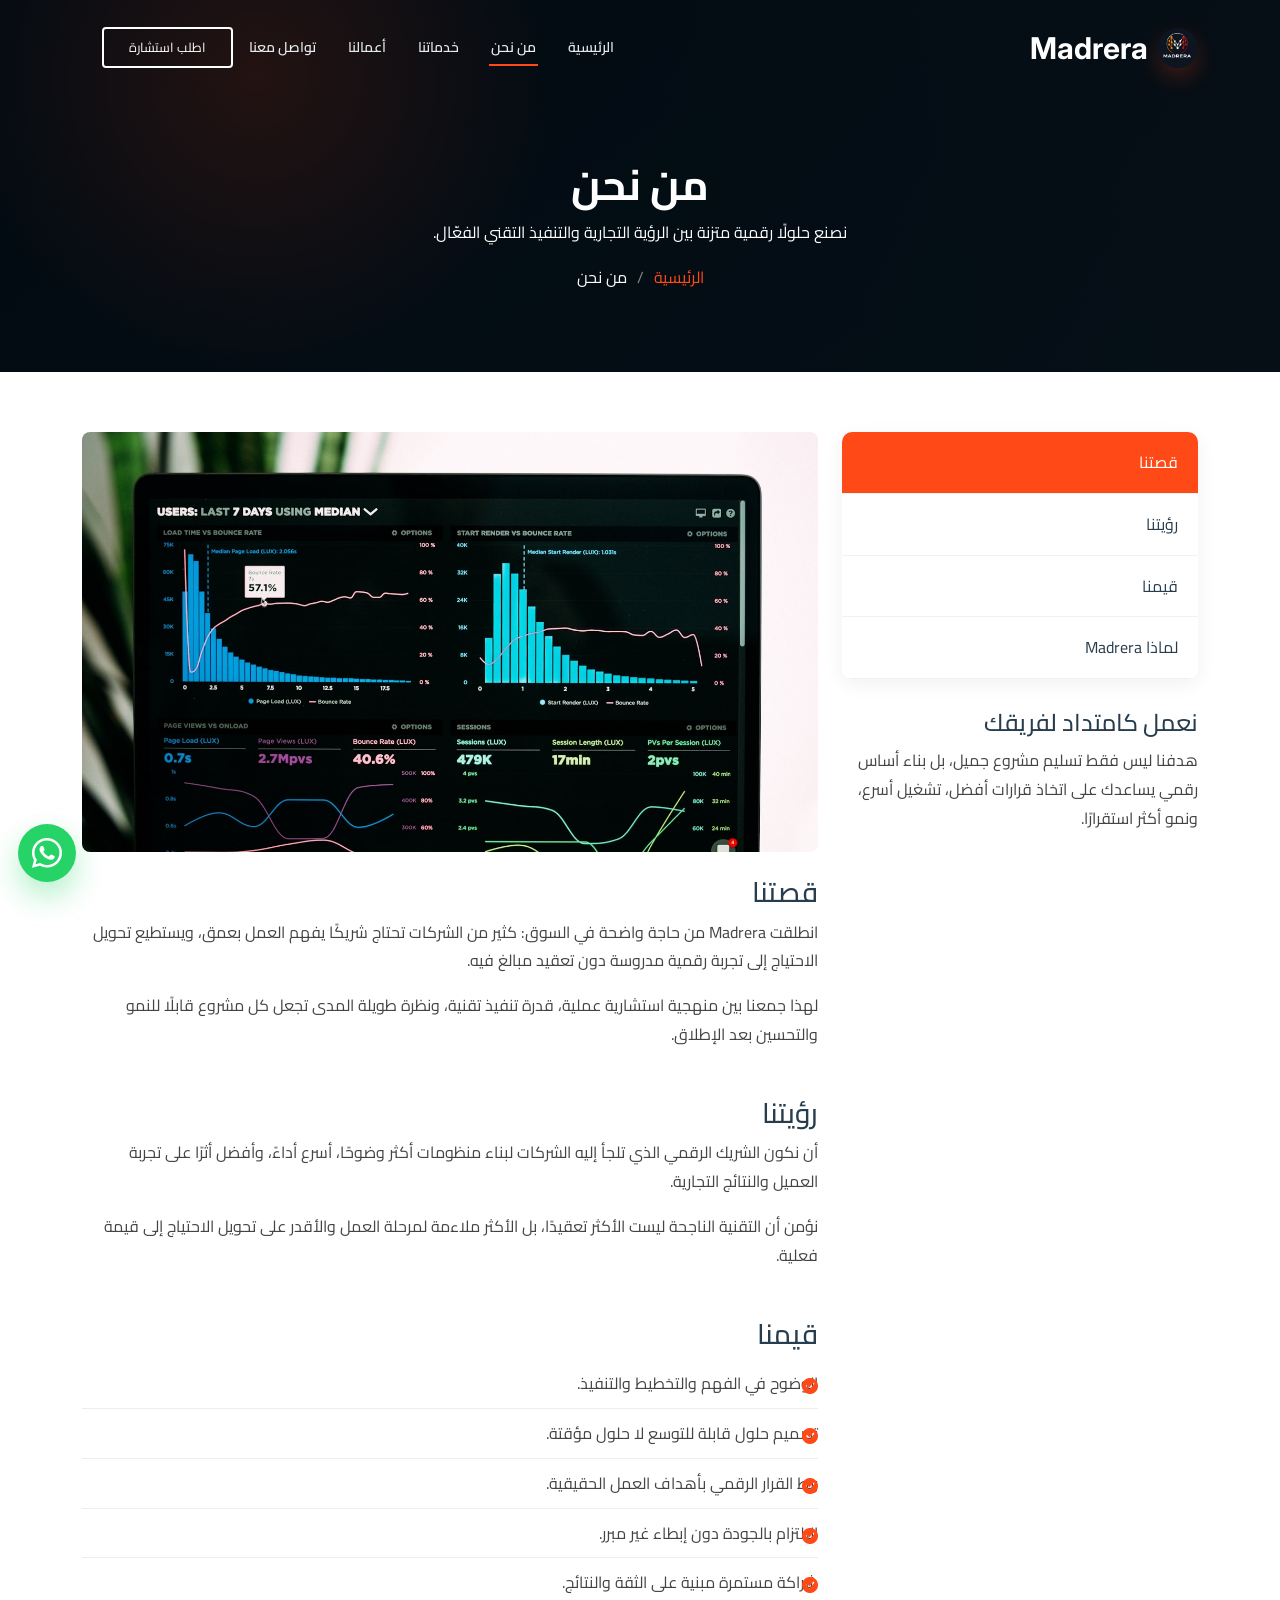
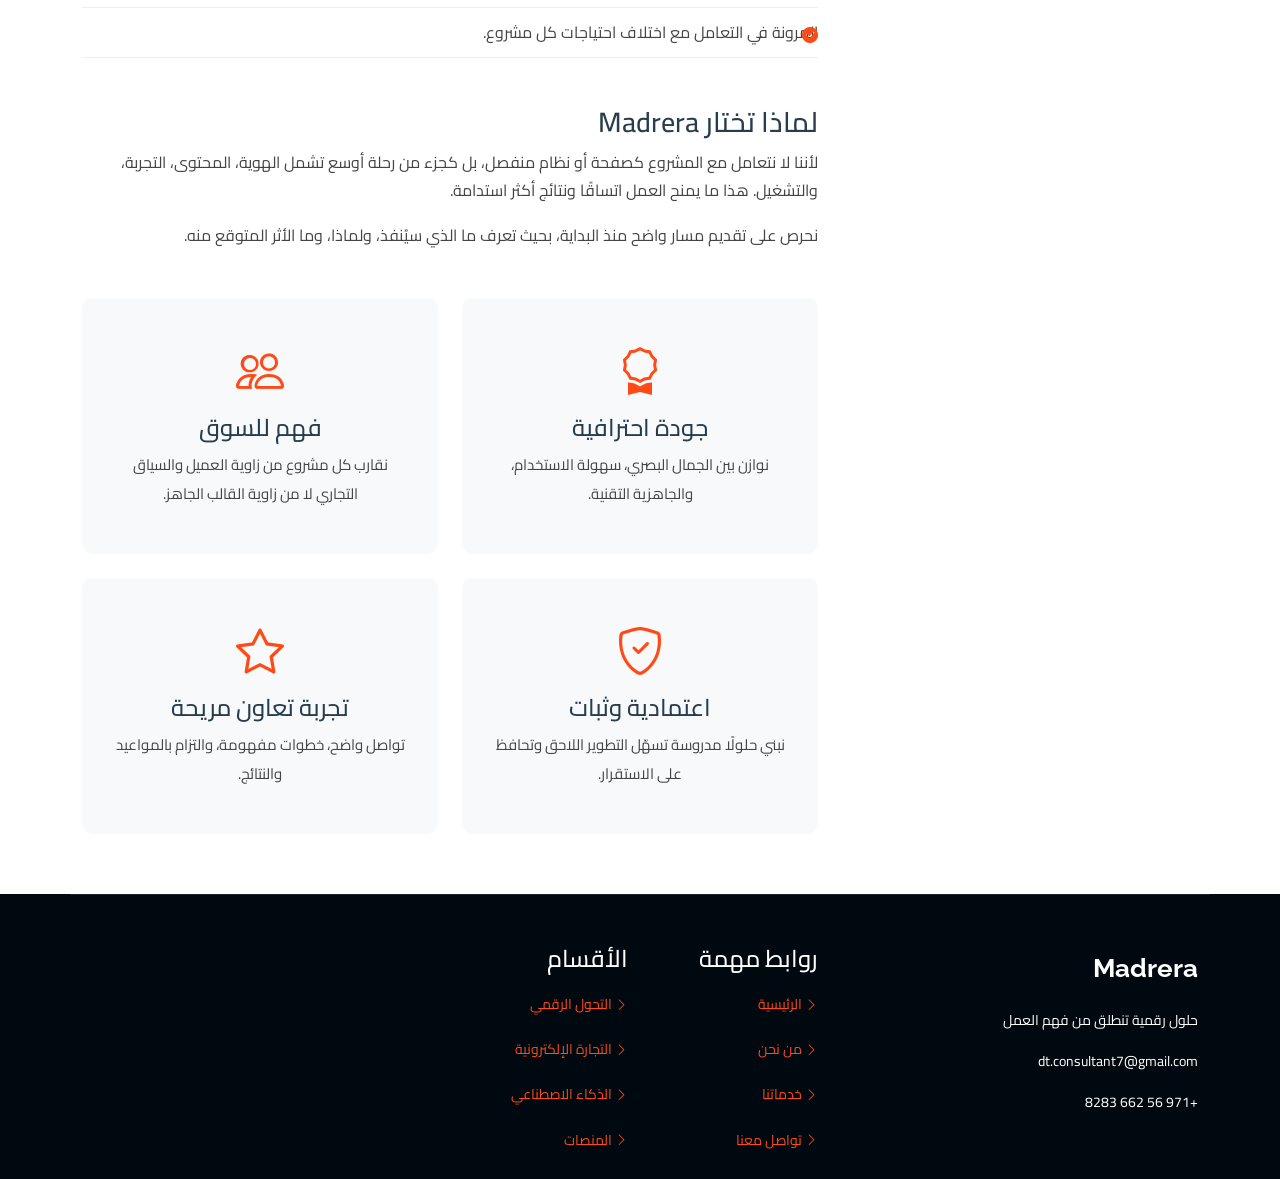
==== about.html @ 19781c9c "Initial site build for Madrera" ====
<!DOCTYPE html>
<html lang="ar" dir="rtl">
<head>
  <meta charset="utf-8">
  <meta name="viewport" content="width=device-width, initial-scale=1.0">
  <title>Madrera | من نحن</title>
  <meta name="description" content="تعرف على Madrera ونهجنا في تقديم الاستشارات الرقمية وبناء الحلول التقنية القابلة للنمو.">
  <link rel="preconnect" href="https://fonts.googleapis.com">
  <link rel="preconnect" href="https://fonts.gstatic.com" crossorigin>
  <link href="https://fonts.googleapis.com/css2?family=Cairo:wght@300;400;600;700;800&family=Inter:wght@400;500;600;700;800&family=Raleway:wght@500;600;700;800&display=swap" rel="stylesheet">
  <link rel="stylesheet" href="https://cdn.jsdelivr.net/npm/bootstrap@5.3.3/dist/css/bootstrap.min.css">
  <link rel="stylesheet" href="https://cdn.jsdelivr.net/npm/bootstrap-icons@1.11.3/font/bootstrap-icons.min.css">
  <link rel="stylesheet" href="https://cdn.jsdelivr.net/npm/aos@2.3.4/dist/aos.css">
  <link rel="stylesheet" href="https://cdnjs.cloudflare.com/ajax/libs/font-awesome/6.5.2/css/all.min.css">
  <link rel="stylesheet" href="styles.css">
</head>
<body class="service-details-page">
  <header id="header" class="header d-flex align-items-center fixed-top">
    <div class="container-fluid container-xl position-relative d-flex align-items-center">
      <a href="index.html" class="logo d-flex align-items-center ms-auto"><h1 class="sitename"><span class="desktop-name">Madrera</span><span class="mobile-name">Madrera</span></h1><span class="logo-icon logo-placeholder">M</span></a>
      <nav id="navmenu" class="navmenu">
        <ul>
          <li><a href="index.html">الرئيسية</a></li>
          <li><a href="about.html" class="active">من نحن</a></li>
          <li><a href="service-details.html">خدماتنا</a></li>
          <li><a href="portfolio.html">أعمالنا</a></li>
          <li><a href="contact.html">تواصل معنا</a></li>
        </ul>
        <i class="mobile-nav-toggle d-xl-none bi bi-list"></i>
      </nav>
      <a class="cta-btn" href="contact.html">اطلب استشارة</a>
    </div>
  </header>

  <main class="main">
    <div class="page-title dark-background page-shell" data-aos="fade">
      <div class="container position-relative">
        <h1>من نحن</h1>
        <p>نصنع حلولًا رقمية متزنة بين الرؤية التجارية والتنفيذ التقني الفعّال.</p>
        <nav class="breadcrumbs"><ol><li><a href="index.html">الرئيسية</a></li><li class="current">من نحن</li></ol></nav>
      </div>
    </div>

    <section id="service-details" class="service-details section">
      <div class="container">
        <div class="row gy-4">
          <div class="col-lg-4" data-aos="fade-up" data-aos-delay="100">
            <div class="services-list">
              <a href="#our-story" class="active">قصتنا</a>
              <a href="#our-vision">رؤيتنا</a>
              <a href="#our-values">قيمنا</a>
              <a href="#why-choose-us">لماذا Madrera</a>
            </div>
            <h4>نعمل كامتداد لفريقك</h4>
            <p>هدفنا ليس فقط تسليم مشروع جميل، بل بناء أساس رقمي يساعدك على اتخاذ قرارات أفضل، تشغيل أسرع، ونمو أكثر استقرارًا.</p>
          </div>
          <div class="col-lg-8" data-aos="fade-up" data-aos-delay="200">
            <div class="image-shell services-img mb-4"></div>
            <h3 id="our-story">قصتنا</h3>
            <p>انطلقت Madrera من حاجة واضحة في السوق: كثير من الشركات تحتاج شريكًا يفهم العمل بعمق، ويستطيع تحويل الاحتياج إلى تجربة رقمية مدروسة دون تعقيد مبالغ فيه.</p>
            <p>لهذا جمعنا بين منهجية استشارية عملية، قدرة تنفيذ تقنية، ونظرة طويلة المدى تجعل كل مشروع قابلًا للنمو والتحسين بعد الإطلاق.</p>

            <h3 id="our-vision" class="mt-5">رؤيتنا</h3>
            <p>أن نكون الشريك الرقمي الذي تلجأ إليه الشركات لبناء منظومات أكثر وضوحًا، أسرع أداءً، وأفضل أثرًا على تجربة العميل والنتائج التجارية.</p>
            <p>نؤمن أن التقنية الناجحة ليست الأكثر تعقيدًا، بل الأكثر ملاءمة لمرحلة العمل والأقدر على تحويل الاحتياج إلى قيمة فعلية.</p>

            <h3 id="our-values" class="mt-5">قيمنا</h3>
            <ul class="custom-list">
              <li><i class="bi bi-check-circle-fill"></i><span>الوضوح في الفهم والتخطيط والتنفيذ.</span></li>
              <li><i class="bi bi-check-circle-fill"></i><span>تصميم حلول قابلة للتوسع لا حلول مؤقتة.</span></li>
              <li><i class="bi bi-check-circle-fill"></i><span>ربط القرار الرقمي بأهداف العمل الحقيقية.</span></li>
              <li><i class="bi bi-check-circle-fill"></i><span>الالتزام بالجودة دون إبطاء غير مبرر.</span></li>
              <li><i class="bi bi-check-circle-fill"></i><span>شراكة مستمرة مبنية على الثقة والنتائج.</span></li>
              <li><i class="bi bi-check-circle-fill"></i><span>المرونة في التعامل مع اختلاف احتياجات كل مشروع.</span></li>
            </ul>

            <h3 id="why-choose-us" class="mt-5">لماذا تختار Madrera</h3>
            <p>لأننا لا نتعامل مع المشروع كصفحة أو نظام منفصل، بل كجزء من رحلة أوسع تشمل الهوية، المحتوى، التجربة، والتشغيل. هذا ما يمنح العمل اتساقًا ونتائج أكثر استدامة.</p>
            <p>نحرص على تقديم مسار واضح منذ البداية، بحيث تعرف ما الذي سيُنفذ، ولماذا، وما الأثر المتوقع منه.</p>
            <div class="row gy-4 mt-4">
              <div class="col-md-6"><div class="info-box"><i class="bi bi-award"></i><h4>جودة احترافية</h4><p>نوازن بين الجمال البصري، سهولة الاستخدام، والجاهزية التقنية.</p></div></div>
              <div class="col-md-6"><div class="info-box"><i class="bi bi-people"></i><h4>فهم للسوق</h4><p>نقارب كل مشروع من زاوية العميل والسياق التجاري لا من زاوية القالب الجاهز.</p></div></div>
              <div class="col-md-6"><div class="info-box"><i class="bi bi-shield-check"></i><h4>اعتمادية وثبات</h4><p>نبني حلولًا مدروسة تسهّل التطوير اللاحق وتحافظ على الاستقرار.</p></div></div>
              <div class="col-md-6"><div class="info-box"><i class="bi bi-star"></i><h4>تجربة تعاون مريحة</h4><p>تواصل واضح، خطوات مفهومة، والتزام بالمواعيد والنتائج.</p></div></div>
            </div>
          </div>
        </div>
      </div>
    </section>
  </main>

  <footer id="footer" class="footer dark-background">
    <div class="container footer-top">
      <div class="row gy-4">
        <div class="col-lg-4 col-md-6 footer-about"><a href="index.html" class="logo d-flex align-items-center"><span class="sitename">Madrera</span></a><div class="footer-contact pt-3"><p>حلول رقمية تنطلق من فهم العمل</p><p class="footer-email">dt.consultant7@gmail.com</p><p class="footer-phone">+971 56 662 8283</p></div></div>
        <div class="col-lg-2 col-md-3 footer-links"><h4>روابط مهمة</h4><ul><li><i class="bi bi-chevron-right"></i><a href="index.html">الرئيسية</a></li><li><i class="bi bi-chevron-right"></i><a href="about.html">من نحن</a></li><li><i class="bi bi-chevron-right"></i><a href="service-details.html">خدماتنا</a></li><li><i class="bi bi-chevron-right"></i><a href="contact.html">تواصل معنا</a></li></ul></div>
        <div class="col-lg-2 col-md-3 footer-links"><h4>الأقسام</h4><ul><li><i class="bi bi-chevron-right"></i><a href="service-digital-transformation.html">التحول الرقمي</a></li><li><i class="bi bi-chevron-right"></i><a href="service-ecommerce.html">التجارة الإلكترونية</a></li><li><i class="bi bi-chevron-right"></i><a href="service-ai-data.html">الذكاء الاصطناعي</a></li><li><i class="bi bi-chevron-right"></i><a href="service-web-platforms.html">المنصات</a></li></ul></div>
      </div>
    </div>
  </footer>

  <a href="#" id="scroll-top" class="scroll-top d-flex align-items-center justify-content-center"><i class="bi bi-arrow-up-short"></i></a>
  <div id="preloader"></div>
  <script src="https://cdn.jsdelivr.net/npm/bootstrap@5.3.3/dist/js/bootstrap.bundle.min.js"></script>
  <script src="https://cdn.jsdelivr.net/npm/aos@2.3.4/dist/aos.js"></script>
  <script src="script.js"></script>
</body>
</html>
---- styles.css ----
:root {
  --default-font: "Cairo", sans-serif;
  --heading-font: "Raleway", sans-serif;
  --nav-font: "Inter", sans-serif;
  --background-color: #ffffff;
  --default-color: #444444;
  --heading-color: #273d4e;
  --accent-color: #ff4a17;
  --surface-color: #ffffff;
  --contrast-color: #ffffff;
  --nav-color: #e5eaee;
  --nav-hover-color: #ff4a17;
  --nav-mobile-background-color: #ffffff;
  --nav-dropdown-background-color: #ffffff;
  --nav-dropdown-color: #444444;
  --nav-dropdown-hover-color: #ff4a17;
}

html { scroll-behavior: smooth; }
body {
  color: var(--default-color);
  background-color: var(--background-color);
  font-family: var(--default-font);
  line-height: 1.8;
}
a { color: var(--accent-color); text-decoration: none; transition: 0.3s; }
a:hover { color: color-mix(in srgb, var(--accent-color), transparent 25%); }
h1, h2, h3, h4, h5, h6 { color: var(--heading-color); font-family: var(--default-font); }
.light-background { --background-color: #f1f4fa; --surface-color: #ffffff; }
.dark-background { --background-color: #000910; --default-color: #ffffff; --heading-color: #ffffff; --surface-color: #28323a; --contrast-color: #ffffff; }
section, .section { color: var(--default-color); background-color: var(--background-color); padding: 60px 0; scroll-margin-top: 90px; overflow: clip; }

.header {
  --background-color: rgba(0, 0, 0, 0);
  --default-color: #ffffff;
  --heading-color: #ffffff;
  color: var(--default-color);
  background-color: var(--background-color);
  padding: 20px 0;
  transition: all 0.5s;
  z-index: 997;
}
.scrolled .header { background-color: rgba(21, 34, 43, 0.85); box-shadow: 0 0 18px rgba(0, 0, 0, 0.1); }
.header .logo { display: flex; align-items: center; gap: 10px; direction: ltr; line-height: 1; }
.header .logo h1 { margin: 0; color: var(--heading-color); font-size: 30px; font-weight: 700; font-family: "Inter", sans-serif; }
.logo-placeholder {
  width: 40px; height: 40px; border-radius: 50%; display: inline-flex; align-items: center; justify-content: center;
  background: #0f1820 url("assets/stock/logo.jpeg") center/cover no-repeat; color: transparent; font-size: 0; font-weight: 800;
  box-shadow: 0 10px 22px rgba(255, 74, 23, 0.22);
}
.header .cta-btn, .header .cta-btn:focus {
  color: var(--contrast-color); font-size: 13px; padding: 7px 25px; margin: 0 0 0 20px; border-radius: 4px; transition: 0.3s; border: 2px solid var(--contrast-color);
}
.header .cta-btn:hover, .header .cta-btn:focus:hover { background: var(--accent-color); border-color: var(--accent-color); color: var(--contrast-color); }
.lang-btn { background: #000; color: #fff; border: 0; padding: 8px 16px; border-radius: 20px; cursor: pointer; margin-inline-start: 16px; }
.translate-widget,
.goog-te-banner-frame,
.goog-logo-link,
.goog-te-gadget span {
  display: none !important;
}
body {
  top: 0 !important;
}
.goog-te-gadget {
  font-size: 0 !important;
}

@media (min-width: 1200px) {
  .navmenu { padding: 0; }
  .navmenu ul { margin: 0; padding: 0; display: flex; list-style: none; align-items: center; }
  .navmenu li { position: relative; }
  .navmenu > ul > li { white-space: nowrap; padding: 15px 14px; }
  .navmenu a, .navmenu a:focus {
    color: var(--nav-color); font-size: 14px; padding: 0 2px; font-family: var(--default-font); font-weight: 600; display: flex; align-items: center; justify-content: space-between; white-space: nowrap; transition: 0.3s; position: relative;
  }
  .navmenu a i, .navmenu a:focus i { font-size: 12px; line-height: 0; margin-right: 5px; transition: 0.3s; }
  .navmenu > ul > li > a:before {
    content: ""; position: absolute; height: 2px; bottom: -6px; left: 0; background-color: var(--nav-hover-color); visibility: hidden; width: 0; transition: all 0.3s ease-in-out;
  }
  .navmenu a:hover:before, .navmenu li:hover > a:before, .navmenu .active:before { visibility: visible; width: 100%; }
  .navmenu li:hover > a, .navmenu .active { color: color-mix(in srgb, var(--nav-color) 90%, white 15%); }
  .navmenu .dropdown ul {
    margin: 0; padding: 10px 0; background: var(--nav-dropdown-background-color); display: block; position: absolute; visibility: hidden; left: 14px; top: 130%; opacity: 0; transition: 0.3s; border-radius: 4px; z-index: 99; box-shadow: 0 0 30px rgba(0, 0, 0, 0.1);
  }
  .navmenu .dropdown ul li { min-width: 200px; }
  .navmenu .dropdown ul a { padding: 10px 20px; font-size: 15px; text-transform: none; color: var(--nav-dropdown-color); }
  .navmenu .dropdown:hover > ul { opacity: 1; top: 100%; visibility: visible; }
}

@media (max-width: 1199px) {
  .mobile-nav-toggle { color: var(--nav-color); font-size: 28px; line-height: 0; margin-right: 10px; cursor: pointer; }
  .navmenu { padding: 0; z-index: 9997; }
  .navmenu ul {
    display: none; list-style: none; position: absolute; inset: 60px 20px 20px 20px; padding: 10px 0; margin: 0; border-radius: 6px;
    background-color: var(--nav-mobile-background-color); border: 1px solid color-mix(in srgb, var(--default-color), transparent 90%); overflow-y: auto; z-index: 9998;
  }
  .navmenu a, .navmenu a:focus { color: var(--nav-dropdown-color); padding: 10px 20px; font-family: var(--nav-font); font-size: 17px; font-weight: 500; display: flex; align-items: center; justify-content: space-between; }
  .navmenu .dropdown ul { position: static; display: none; padding: 10px 0; margin: 10px 20px; background-color: var(--nav-dropdown-background-color); }
  .navmenu .dropdown > .dropdown-active { display: block; }
  .mobile-nav-active { overflow: hidden; }
  .mobile-nav-active .mobile-nav-toggle { color: #fff; position: absolute; font-size: 32px; top: 15px; right: 15px; z-index: 9999; }
  .mobile-nav-active .navmenu { position: fixed; inset: 0; background: rgba(33, 37, 41, 0.8); }
  .mobile-nav-active .navmenu > ul { display: block; }
  .lang-btn { display: none; }
}

.hero { width: 100%; min-height: 100vh; position: relative; padding: 80px 0; display: flex; align-items: center; justify-content: center; }
.hero:before, .page-title:before {
  content: ""; background: color-mix(in srgb, var(--background-color), transparent 30%); position: absolute; inset: 0; z-index: 2;
}
.hero .container, .page-title .container { position: relative; z-index: 3; }
.hero-video, .page-shell {
  position: absolute; inset: 0;
  background: radial-gradient(circle at 20% 20%, rgba(255, 74, 23, 0.45), transparent 28%), linear-gradient(120deg, rgba(0, 9, 16, 0.82), rgba(18, 31, 40, 0.88)), linear-gradient(45deg, #2a3239, #111c24 55%, #3a2219);
  z-index: 1;
}
.hero-video {
  width: 100%;
  height: 100%;
  object-fit: cover;
  background: url("assets/stock/logo.jpeg") center/cover no-repeat;
}
.hero-overlay {
  position: absolute;
  inset: 0;
  z-index: 2;
  background:
    linear-gradient(120deg, rgba(0, 9, 16, 0.62), rgba(18, 31, 40, 0.72)),
    radial-gradient(circle at 20% 20%, rgba(255, 74, 23, 0.28), transparent 32%);
}
.hero h2 { margin: 0; font-size: 48px; font-weight: 700; }
.hero p { color: color-mix(in srgb, var(--default-color), transparent 20%); margin: 10px 0 0; font-size: 24px; text-align: center; }
.hero .btn-get-started { background: var(--accent-color); color: var(--contrast-color); font-size: 14px; letter-spacing: 1px; padding: 10px 30px; border-radius: 4px; }
.custom-outline-btn {
  border: 1px solid rgba(255, 255, 255, 0.45);
  color: #fff;
  padding: 10px 30px;
  border-radius: 4px;
}
.custom-outline-btn:hover {
  background: rgba(255, 255, 255, 0.12);
  color: #fff;
}

.section-title { padding-bottom: 60px; }
.section-title h2 { font-size: 14px; font-weight: 500; line-height: 1px; margin: 0; letter-spacing: 1.5px; text-transform: uppercase; color: color-mix(in srgb, var(--default-color), transparent 50%); }
.section-title h2::after { content: ""; width: 120px; height: 1px; display: inline-block; background: var(--accent-color); margin: 4px 10px; }
.section-title p { color: var(--heading-color); margin: 0; font-size: 36px; font-weight: 800; }

.about .content ul, .service-details ul, .custom-list { list-style: none; padding: 0; }
.about .content ul li, .service-details ul li { padding: 10px 0 10px 30px; position: relative; }
.about .content ul i, .service-details ul i { position: absolute; right: 0; top: 13px; color: var(--accent-color); }

.image-shell {
  width: 100%; min-height: 260px; border-radius: 8px;
  background: linear-gradient(135deg, rgba(255, 74, 23, 0.2), rgba(255, 255, 255, 0.05)), linear-gradient(45deg, #26343f, #1a252e);
  background-position: center;
  background-size: cover;
  overflow: hidden;
}
.about-visual {
  background-image: url("assets/stock/logo-white.svg");
  background-size: 78%;
  background-position: center;
  background-repeat: no-repeat;
  background-color: #fff;
}
.services-img, .service-image, .tab-image, .portfolio-image, .map-shell { background-image: url("assets/stock/service-strategy.jpg"); }
.contact-form-wrapper, .info-wrapper, .working-hours, .map-wrapper { position: relative; overflow: hidden; }
.map-shell { background-image: url("assets/stock/contact-map.jpg"); }
.about-visual, .services-img, .tab-image, .map-shell { min-height: 420px; }
.service-image, .portfolio-image { min-height: 260px; border-radius: 8px; }
.alt-one { filter: hue-rotate(12deg) saturate(1.05); }
.alt-two { filter: hue-rotate(165deg) saturate(1.08); }
.alt-three { filter: hue-rotate(92deg) saturate(1.02); }
.alt-four { filter: hue-rotate(230deg) saturate(1.04); }
.alt-five { filter: hue-rotate(300deg) saturate(1.08); }
.services .row > div:nth-child(1) .service-image { background-image: url("assets/stock/service-strategy.jpg"); filter: none; }
.services .row > div:nth-child(2) .service-image { background-image: url("assets/stock/service-ecommerce.jpg"); filter: none; }
.services .row > div:nth-child(3) .service-image { background-image: url("assets/stock/service-ai.jpg"); filter: none; }
.services .row > div:nth-child(4) .service-image { background-image: url("assets/stock/service-platforms.jpg"); filter: none; }
.services .row > div:nth-child(5) .service-image { background-image: url("assets/stock/service-automation.jpg"); filter: none; }
.services .row > div:nth-child(6) .service-image { background-image: url("assets/stock/service-support.jpg"); filter: none; }
.portfolio .row > div:nth-child(1) .portfolio-image { background-image: url("assets/stock/portfolio-1.jpg"); filter: none; }
.portfolio .row > div:nth-child(2) .portfolio-image { background-image: url("assets/stock/portfolio-2.jpg"); filter: none; }
.portfolio .row > div:nth-child(3) .portfolio-image { background-image: url("assets/stock/portfolio-3.jpg"); filter: none; }
.portfolio .row > div:nth-child(4) .portfolio-image { background-image: url("assets/stock/portfolio-4.jpg"); filter: none; }
.portfolio .row > div:nth-child(5) .portfolio-image { background-image: url("assets/stock/portfolio-5.jpg"); filter: none; }
.portfolio .row > div:nth-child(6) .portfolio-image { background-image: url("assets/stock/portfolio-6.jpg"); filter: none; }
.why-us #features-tab-1 .tab-image { background-image: url("assets/stock/service-strategy.jpg"); filter: none; }
.why-us #features-tab-2 .tab-image { background-image: url("assets/stock/service-platforms.jpg"); filter: none; }
.why-us #features-tab-3 .tab-image { background-image: url("assets/stock/service-ai.jpg"); filter: none; }
.why-us #features-tab-4 .tab-image { background-image: url("assets/stock/service-support.jpg"); filter: none; }
.service-details .services-img { background-image: url("assets/stock/service-strategy.jpg"); filter: none; }

.features { padding: 30px 0 60px; }
.features-grid { display: grid; grid-template-columns: repeat(4, 1fr); gap: 24px; }
.feature-item, .info-item, .contact-form-wrapper, .info-wrapper, .working-hours, .map-wrapper { background: #fff; border-radius: 15px; box-shadow: 0 5px 25px rgba(0, 0, 0, 0.08); }
.feature-item { text-align: center; padding: 28px 24px; }
.feature-item i { font-size: 34px; color: var(--accent-color); margin-bottom: 14px; }
.process-grid .feature-item { height: 100%; }

.services .container, .portfolio .container { max-width: 1250px; }
.service-item, .portfolio-item { max-width: 410px; margin: 0 auto; transition: transform 0.3s ease; }
.service-item:hover, .portfolio-item:hover { transform: translateY(-10px); }
.service-item .img, .portfolio-item .img { border-radius: 8px; overflow: hidden; }
.service-item .details, .portfolio-item .details {
  background: color-mix(in srgb, var(--surface-color), transparent 5%); padding: 50px 30px; margin: -100px 30px 0 30px; text-align: center; border-radius: 8px; box-shadow: 0 0 25px rgba(0, 0, 0, 0.1);
}
.service-item .details .icon, .portfolio-item .details .icon {
  width: 72px; height: 72px; background: var(--accent-color); color: var(--contrast-color); border: 6px solid var(--contrast-color); border-radius: 50px; display: flex; align-items: center; justify-content: center; font-size: 28px; position: absolute; top: -36px; left: calc(50% - 36px);
}
.service-item h3, .portfolio-item h3 { font-weight: 700; margin: 10px 0 15px; font-size: 22px; }
.service-item p, .portfolio-item p, .info-item p, .info-box p, .why-item .content p, .contact-form-wrapper p { line-height: 1.9; font-size: 15px; }

.why-us .nav-tabs { border: 0; }
.why-us .nav-link { border: 0; padding: 15px 20px; text-align: center; background: #fff; height: 100%; border-radius: 10px; box-shadow: 0 5px 20px rgba(0, 0, 0, 0.06); }
.why-us .nav-link.active { background: var(--accent-color); color: #fff; }
.why-us .nav-link i { font-size: 32px; display: block; margin-bottom: 10px; }
.why-us .tab-content { margin-top: 30px; }

.page-title { color: var(--default-color); padding: 160px 0 80px; text-align: center; position: relative; }
.page-title h1 { font-size: 42px; font-weight: 700; }
.page-title .breadcrumbs ol { display: flex; flex-wrap: wrap; list-style: none; justify-content: center; padding: 0; margin: 0; font-size: 16px; }
.page-title .breadcrumbs ol li + li { padding-right: 10px; }
.page-title .breadcrumbs ol li + li::before { content: "/"; display: inline-block; padding-left: 10px; color: color-mix(in srgb, var(--default-color), transparent 50%); }

.services-list { background: #fff; border-radius: 10px; box-shadow: 0 5px 20px rgba(0, 0, 0, 0.06); overflow: hidden; margin-bottom: 30px; }
.services-list a { display: block; padding: 16px 20px; border-bottom: 1px solid #eef2f5; color: var(--heading-color); }
.services-list a.active, .services-list a:hover { background: var(--accent-color); color: #fff; }
.custom-list li { padding: 10px 0; border-bottom: 1px solid #eee; }
.custom-list i { color: var(--accent-color); margin-left: 10px; }

.info-box { padding: 30px; background: #f8f9fa; border-radius: 10px; text-align: center; height: 100%; transition: all 0.3s ease; }
.info-box:hover { background: var(--accent-color); color: white; transform: translateY(-5px); }
.info-box i { font-size: 3em; color: var(--accent-color); margin-bottom: 15px; }
.info-box:hover i, .info-box:hover h4 { color: #fff; }
.info-item { padding: 40px 30px; text-align: center; height: 100%; }
.info-item i { font-size: 3em; color: var(--accent-color); margin-bottom: 15px; }
.contact-form-wrapper, .info-wrapper, .working-hours, .map-wrapper { padding: 40px; }
.php-email-form .form-control { border: 2px solid #eee; border-radius: 10px; padding: 12px 20px; font-size: 1em; }
.php-email-form .form-control:focus { border-color: var(--accent-color); box-shadow: 0 0 0 0.2rem rgba(255, 74, 23, 0.1); }
.php-email-form button[type="submit"] { background: linear-gradient(135deg, #ff4a17 0%, #e03d0f 100%); border: none; padding: 15px 50px; color: white; font-size: 1.1em; font-weight: 600; border-radius: 50px; }

.why-choose-list { display: flex; flex-direction: column; gap: 20px; }
.why-item { display: flex; align-items: flex-start; gap: 20px; padding: 20px; background: #f8f9fa; border-radius: 10px; }
.why-item .icon-box { width: 60px; height: 60px; background: linear-gradient(135deg, #ff4a17 0%, #e03d0f 100%); border-radius: 12px; display: flex; align-items: center; justify-content: center; flex-shrink: 0; }
.why-item .icon-box i { font-size: 1.8em; color: white; }
.hour-item { padding: 15px; background: #f8f9fa; border-radius: 10px; border-right: 4px solid #ff4a17; text-align: center; }

.cta-section { padding: 80px 0; background: linear-gradient(135deg, #f8f9fa 0%, #e9ecef 100%); }
.cta-box { background: linear-gradient(135deg, #ff4a17 0%, #e03d0f 100%); padding: 60px; border-radius: 20px; text-align: center; color: white; }
.cta-buttons { display: flex; gap: 20px; justify-content: center; flex-wrap: wrap; }
.cta-buttons a { display: inline-flex; align-items: center; gap: 10px; padding: 18px 40px; border-radius: 50px; font-size: 1.1em; font-weight: 600; }
.btn-primary { background: white; color: #ff4a17; }
.btn-whatsapp { background: #25d366; color: white; }
.btn-secondary { background: rgba(255, 255, 255, 0.2); color: white; border: 2px solid white; }
.brand-video-section {
  position: relative;
  min-height: 420px;
  display: flex;
  align-items: center;
  justify-content: center;
  overflow: hidden;
}
.brand-video {
  position: absolute;
  inset: 0;
  width: 100%;
  height: 100%;
  object-fit: cover;
}
.brand-video-overlay {
  position: absolute;
  inset: 0;
  background: linear-gradient(120deg, rgba(0, 9, 16, 0.72), rgba(18, 31, 40, 0.58));
}
.brand-video-content {
  position: relative;
  z-index: 2;
  max-width: 700px;
  margin: 0 auto;
  text-align: center;
  color: #fff;
}
.brand-video-content h2,
.brand-video-content p {
  color: #fff;
}

.footer { color: var(--default-color); background-color: var(--background-color); font-size: 14px; position: relative; }
.footer .footer-top { padding-top: 50px; border-top: 1px solid color-mix(in srgb, var(--default-color), transparent 90%); }
.footer .footer-about .logo span { font-size: 26px; font-weight: 700; color: var(--heading-color); font-family: var(--heading-font); }
.footer .social-links a {
  display: flex; align-items: center; justify-content: center; width: 40px; height: 40px; border-radius: 50%; border: 1px solid color-mix(in srgb, var(--default-color), transparent 50%); font-size: 16px; color: color-mix(in srgb, var(--default-color), transparent 30%); margin-left: 10px;
}
.footer .footer-links ul { list-style: none; padding: 0; }
.footer .footer-links ul li { padding: 10px 0; display: flex; align-items: center; }
.footer .footer-links ul i { padding-left: 3px; font-size: 13px; color: var(--accent-color); }
.newsletter-form { margin-top: 30px; padding: 6px 8px; border-radius: 4px; border: 1px solid color-mix(in srgb, var(--default-color), transparent 80%); display: flex; }
.newsletter-form input[type="email"] { border: 0; padding: 4px; width: 100%; background-color: transparent; color: var(--default-color); }
.newsletter-form input[type="submit"] { border: 0; font-size: 16px; padding: 0 20px; background: var(--accent-color); color: var(--contrast-color); border-radius: 4px 0 0 4px; }
.copyright { padding: 25px 0; border-top: 1px solid color-mix(in srgb, var(--default-color), transparent 90%); }

select.form-control {
  appearance: none;
  background-image: linear-gradient(45deg, transparent 50%, var(--accent-color) 50%), linear-gradient(135deg, var(--accent-color) 50%, transparent 50%);
  background-position: calc(18px) calc(50% - 3px), calc(12px) calc(50% - 3px);
  background-size: 6px 6px, 6px 6px;
  background-repeat: no-repeat;
}

#preloader { position: fixed; inset: 0; z-index: 999999; overflow: hidden; background: var(--background-color); transition: all 0.6s ease-out; }
#preloader:before {
  content: ""; position: fixed; top: calc(50% - 30px); left: calc(50% - 30px); border: 6px solid #ffffff; border-color: var(--accent-color) transparent var(--accent-color) transparent; border-radius: 50%; width: 60px; height: 60px; animation: animate-preloader 1.5s linear infinite;
}
@keyframes animate-preloader { 0% { transform: rotate(0deg); } 100% { transform: rotate(360deg); } }
.scroll-top { position: fixed; visibility: hidden; opacity: 0; right: 15px; bottom: 15px; z-index: 99999; background-color: var(--accent-color); width: 40px; height: 40px; border-radius: 4px; transition: all 0.4s; }
.scroll-top.active { visibility: visible; opacity: 1; }
.scroll-top i { color: white; font-size: 24px; }
.floating-whatsapp {
  position: fixed;
  left: 18px;
  bottom: 18px;
  width: 58px;
  height: 58px;
  border-radius: 50%;
  background: #25d366;
  color: #fff;
  display: inline-flex;
  align-items: center;
  justify-content: center;
  font-size: 30px;
  z-index: 100000;
  box-shadow: 0 14px 30px rgba(37, 211, 102, 0.35);
}
.floating-whatsapp:hover {
  color: #fff;
  transform: translateY(-2px);
}

.editable:empty::before { content: ""; display: block; }
.title-slot:empty::before { min-height: 58px; }
.subtitle-slot:empty::before, .text-slot:empty::before { min-height: 28px; }
.heading-slot:empty::before { min-height: 42px; }
.small-heading-slot:empty::before, .tab-title-slot:empty::before { min-height: 28px; }
.small-text-slot:empty::before, .card-text-slot:empty::before, .list-slot:empty::before { min-height: 22px; }
.section-title-slot:empty::before { min-height: 48px; }
.card-title-slot:empty::before { min-height: 32px; }

@media (max-width: 991px) { .features-grid { grid-template-columns: repeat(2, 1fr); } }
@media (max-width: 768px) {
  .hero h2 { font-size: 32px; }
  .hero p { font-size: 18px; }
  .section-title p { font-size: 24px; }
  .service-item .details, .portfolio-item .details { margin: -70px 15px 0 15px; padding: 40px 20px; }
  .service-item .details .icon, .portfolio-item .details .icon { width: 60px; height: 60px; top: -30px; left: calc(50% - 30px); font-size: 24px; }
  .tab-image, .about-visual, .services-img, .map-shell { min-height: 260px; }
  .cta-box { padding: 40px 20px; }
  .cta-buttons { flex-direction: column; }
  .cta-buttons a { width: 100%; justify-content: center; }
}
@media (max-width: 576px) {
  .features-grid { grid-template-columns: 1fr; }
  .header .logo h1 { font-size: 16px; }
  .desktop-name { display: none; }
  .mobile-name { display: inline; }
}
@media (min-width: 577px) { .mobile-name { display: none; } }
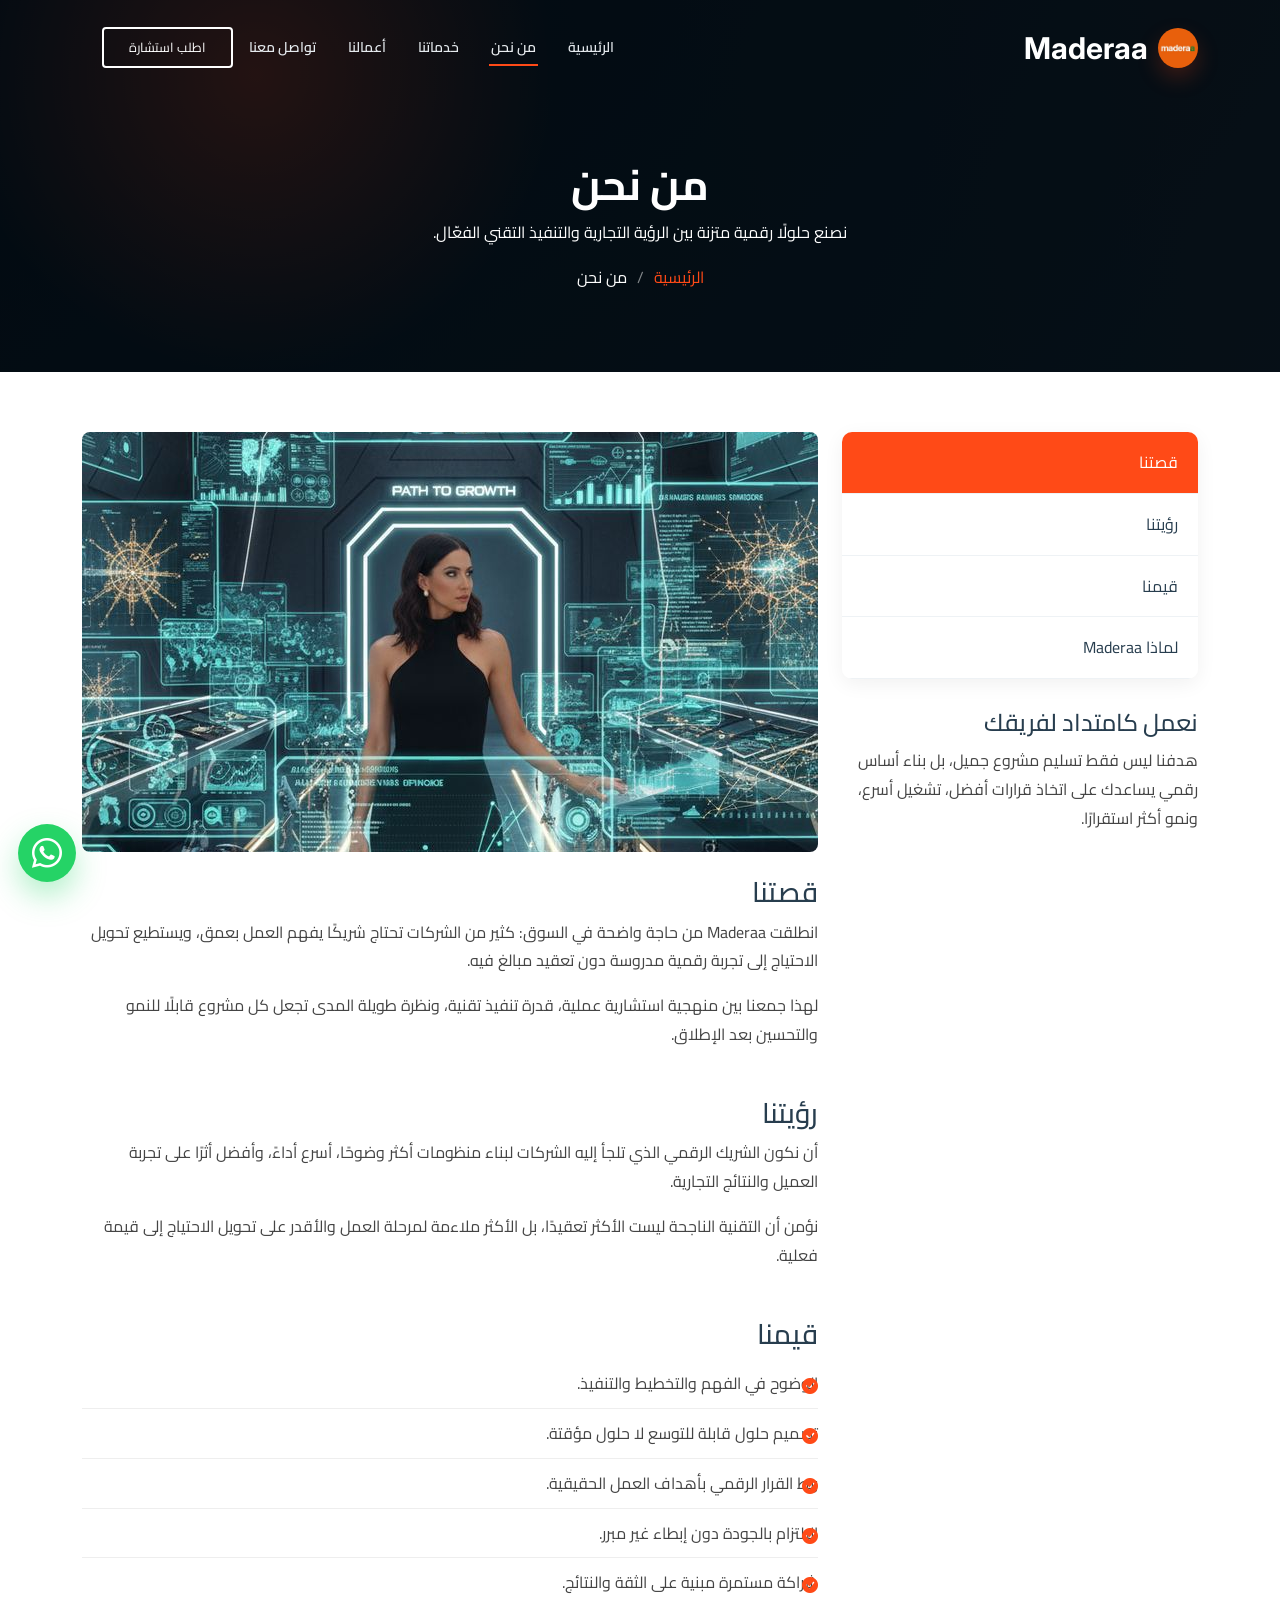
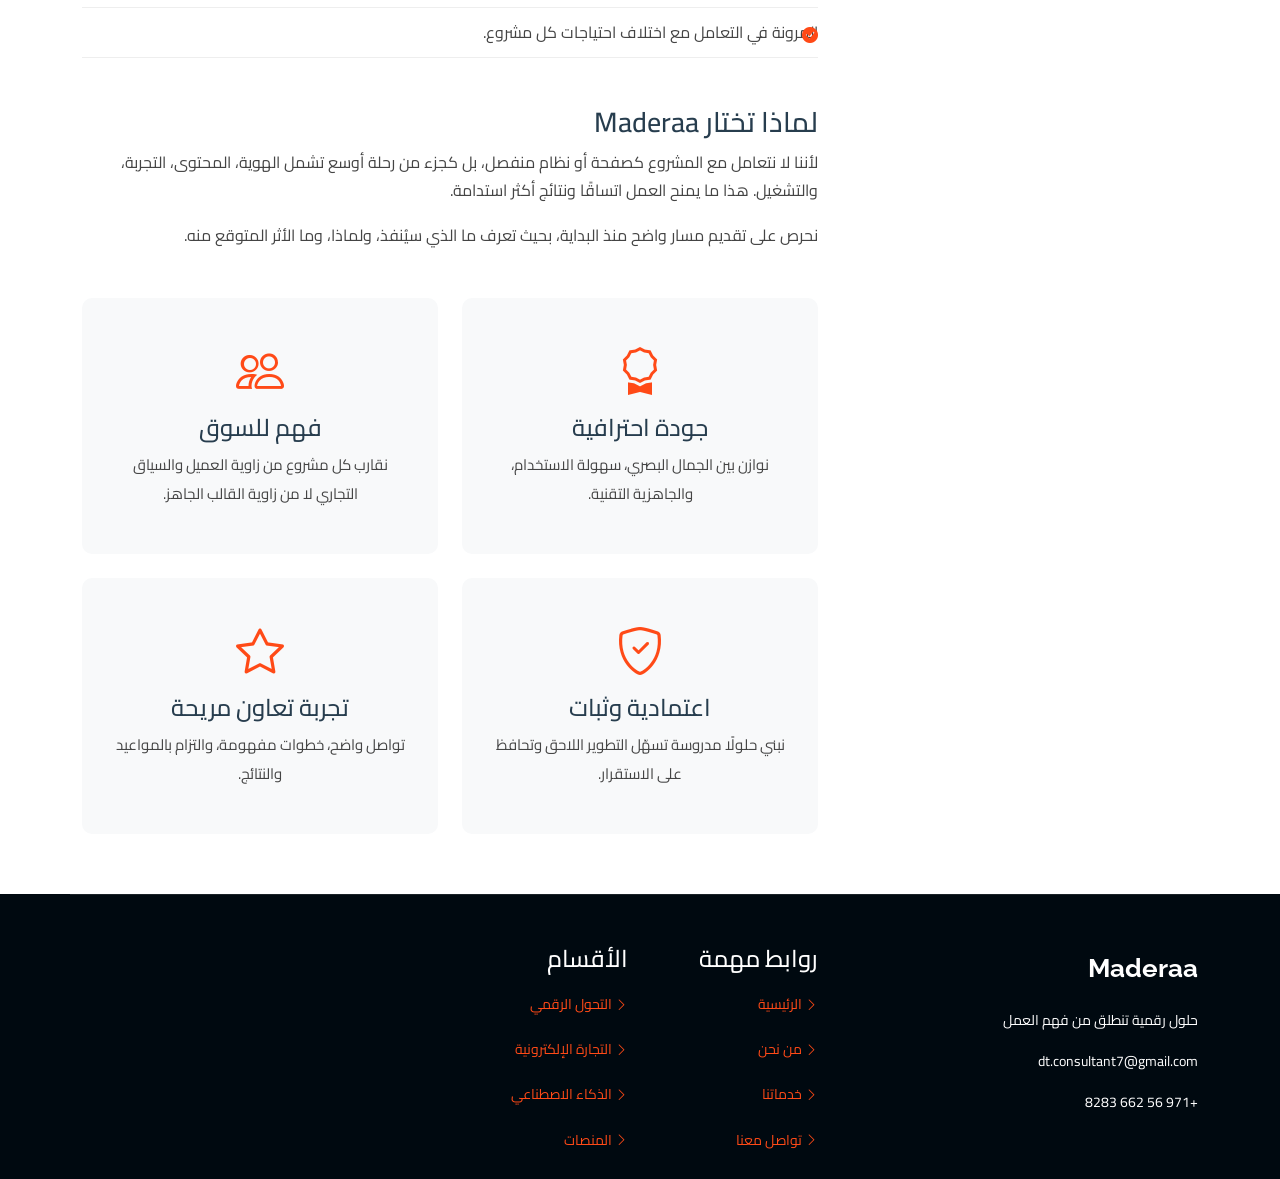
==== commit 0558aec8: "Update branding to Maderaa and replace media assets # Conflicts: #	index.html" ====
--- a/about.html
+++ b/about.html
@@ -3,8 +3,8 @@
 <head>
   <meta charset="utf-8">
   <meta name="viewport" content="width=device-width, initial-scale=1.0">
-  <title>Madrera | من نحن</title>
-  <meta name="description" content="تعرف على Madrera ونهجنا في تقديم الاستشارات الرقمية وبناء الحلول التقنية القابلة للنمو.">
+  <title>Maderaa | من نحن</title>
+  <meta name="description" content="تعرف على Maderaa ونهجنا في تقديم الاستشارات الرقمية وبناء الحلول التقنية القابلة للنمو.">
   <link rel="preconnect" href="https://fonts.googleapis.com">
   <link rel="preconnect" href="https://fonts.gstatic.com" crossorigin>
   <link href="https://fonts.googleapis.com/css2?family=Cairo:wght@300;400;600;700;800&family=Inter:wght@400;500;600;700;800&family=Raleway:wght@500;600;700;800&display=swap" rel="stylesheet">
@@ -17,7 +17,7 @@
 <body class="service-details-page">
   <header id="header" class="header d-flex align-items-center fixed-top">
     <div class="container-fluid container-xl position-relative d-flex align-items-center">
-      <a href="index.html" class="logo d-flex align-items-center ms-auto"><h1 class="sitename"><span class="desktop-name">Madrera</span><span class="mobile-name">Madrera</span></h1><span class="logo-icon logo-placeholder">M</span></a>
+      <a href="index.html" class="logo d-flex align-items-center ms-auto"><h1 class="sitename"><span class="desktop-name">Maderaa</span><span class="mobile-name">Maderaa</span></h1><span class="logo-icon logo-placeholder">M</span></a>
       <nav id="navmenu" class="navmenu">
         <ul>
           <li><a href="index.html">الرئيسية</a></li>
@@ -49,7 +49,7 @@
               <a href="#our-story" class="active">قصتنا</a>
               <a href="#our-vision">رؤيتنا</a>
               <a href="#our-values">قيمنا</a>
-              <a href="#why-choose-us">لماذا Madrera</a>
+              <a href="#why-choose-us">لماذا Maderaa</a>
             </div>
             <h4>نعمل كامتداد لفريقك</h4>
             <p>هدفنا ليس فقط تسليم مشروع جميل، بل بناء أساس رقمي يساعدك على اتخاذ قرارات أفضل، تشغيل أسرع، ونمو أكثر استقرارًا.</p>
@@ -57,7 +57,7 @@
           <div class="col-lg-8" data-aos="fade-up" data-aos-delay="200">
             <div class="image-shell services-img mb-4"></div>
             <h3 id="our-story">قصتنا</h3>
-            <p>انطلقت Madrera من حاجة واضحة في السوق: كثير من الشركات تحتاج شريكًا يفهم العمل بعمق، ويستطيع تحويل الاحتياج إلى تجربة رقمية مدروسة دون تعقيد مبالغ فيه.</p>
+            <p>انطلقت Maderaa من حاجة واضحة في السوق: كثير من الشركات تحتاج شريكًا يفهم العمل بعمق، ويستطيع تحويل الاحتياج إلى تجربة رقمية مدروسة دون تعقيد مبالغ فيه.</p>
             <p>لهذا جمعنا بين منهجية استشارية عملية، قدرة تنفيذ تقنية، ونظرة طويلة المدى تجعل كل مشروع قابلًا للنمو والتحسين بعد الإطلاق.</p>
 
             <h3 id="our-vision" class="mt-5">رؤيتنا</h3>
@@ -74,7 +74,7 @@
               <li><i class="bi bi-check-circle-fill"></i><span>المرونة في التعامل مع اختلاف احتياجات كل مشروع.</span></li>
             </ul>
 
-            <h3 id="why-choose-us" class="mt-5">لماذا تختار Madrera</h3>
+            <h3 id="why-choose-us" class="mt-5">لماذا تختار Maderaa</h3>
             <p>لأننا لا نتعامل مع المشروع كصفحة أو نظام منفصل، بل كجزء من رحلة أوسع تشمل الهوية، المحتوى، التجربة، والتشغيل. هذا ما يمنح العمل اتساقًا ونتائج أكثر استدامة.</p>
             <p>نحرص على تقديم مسار واضح منذ البداية، بحيث تعرف ما الذي سيُنفذ، ولماذا، وما الأثر المتوقع منه.</p>
             <div class="row gy-4 mt-4">
@@ -92,7 +92,7 @@
   <footer id="footer" class="footer dark-background">
     <div class="container footer-top">
       <div class="row gy-4">
-        <div class="col-lg-4 col-md-6 footer-about"><a href="index.html" class="logo d-flex align-items-center"><span class="sitename">Madrera</span></a><div class="footer-contact pt-3"><p>حلول رقمية تنطلق من فهم العمل</p><p class="footer-email">dt.consultant7@gmail.com</p><p class="footer-phone">+971 56 662 8283</p></div></div>
+        <div class="col-lg-4 col-md-6 footer-about"><a href="index.html" class="logo d-flex align-items-center"><span class="sitename">Maderaa</span></a><div class="footer-contact pt-3"><p>حلول رقمية تنطلق من فهم العمل</p><p class="footer-email">dt.consultant7@gmail.com</p><p class="footer-phone">+971 56 662 8283</p></div></div>
         <div class="col-lg-2 col-md-3 footer-links"><h4>روابط مهمة</h4><ul><li><i class="bi bi-chevron-right"></i><a href="index.html">الرئيسية</a></li><li><i class="bi bi-chevron-right"></i><a href="about.html">من نحن</a></li><li><i class="bi bi-chevron-right"></i><a href="service-details.html">خدماتنا</a></li><li><i class="bi bi-chevron-right"></i><a href="contact.html">تواصل معنا</a></li></ul></div>
         <div class="col-lg-2 col-md-3 footer-links"><h4>الأقسام</h4><ul><li><i class="bi bi-chevron-right"></i><a href="service-digital-transformation.html">التحول الرقمي</a></li><li><i class="bi bi-chevron-right"></i><a href="service-ecommerce.html">التجارة الإلكترونية</a></li><li><i class="bi bi-chevron-right"></i><a href="service-ai-data.html">الذكاء الاصطناعي</a></li><li><i class="bi bi-chevron-right"></i><a href="service-web-platforms.html">المنصات</a></li></ul></div>
       </div>
--- a/styles.css
+++ b/styles.css
@@ -45,7 +45,7 @@
 .header .logo h1 { margin: 0; color: var(--heading-color); font-size: 30px; font-weight: 700; font-family: "Inter", sans-serif; }
 .logo-placeholder {
   width: 40px; height: 40px; border-radius: 50%; display: inline-flex; align-items: center; justify-content: center;
-  background: #0f1820 url("assets/stock/logo.jpeg") center/cover no-repeat; color: transparent; font-size: 0; font-weight: 800;
+  background: #fff url("assets/custom/logo.jpeg") center/cover no-repeat; color: transparent; font-size: 0; font-weight: 800;
   box-shadow: 0 10px 22px rgba(255, 74, 23, 0.22);
 }
 .header .cta-btn, .header .cta-btn:focus {
@@ -119,7 +119,7 @@
   width: 100%;
   height: 100%;
   object-fit: cover;
-  background: url("assets/stock/logo.jpeg") center/cover no-repeat;
+  background: url("assets/custom/img-09.jpeg") center/cover no-repeat;
 }
 .hero-overlay {
   position: absolute;
@@ -160,15 +160,15 @@
   overflow: hidden;
 }
 .about-visual {
-  background-image: url("assets/stock/logo-white.svg");
-  background-size: 78%;
+  background-image: url("assets/custom/logo.jpeg");
+  background-size: contain;
   background-position: center;
   background-repeat: no-repeat;
   background-color: #fff;
 }
-.services-img, .service-image, .tab-image, .portfolio-image, .map-shell { background-image: url("assets/stock/service-strategy.jpg"); }
+.services-img, .service-image, .tab-image, .portfolio-image, .map-shell { background-image: url("assets/custom/img-01.jpeg"); }
 .contact-form-wrapper, .info-wrapper, .working-hours, .map-wrapper { position: relative; overflow: hidden; }
-.map-shell { background-image: url("assets/stock/contact-map.jpg"); }
+.map-shell { background-image: url("assets/custom/img-06.jpeg"); }
 .about-visual, .services-img, .tab-image, .map-shell { min-height: 420px; }
 .service-image, .portfolio-image { min-height: 260px; border-radius: 8px; }
 .alt-one { filter: hue-rotate(12deg) saturate(1.05); }
@@ -176,23 +176,23 @@
 .alt-three { filter: hue-rotate(92deg) saturate(1.02); }
 .alt-four { filter: hue-rotate(230deg) saturate(1.04); }
 .alt-five { filter: hue-rotate(300deg) saturate(1.08); }
-.services .row > div:nth-child(1) .service-image { background-image: url("assets/stock/service-strategy.jpg"); filter: none; }
-.services .row > div:nth-child(2) .service-image { background-image: url("assets/stock/service-ecommerce.jpg"); filter: none; }
-.services .row > div:nth-child(3) .service-image { background-image: url("assets/stock/service-ai.jpg"); filter: none; }
-.services .row > div:nth-child(4) .service-image { background-image: url("assets/stock/service-platforms.jpg"); filter: none; }
-.services .row > div:nth-child(5) .service-image { background-image: url("assets/stock/service-automation.jpg"); filter: none; }
-.services .row > div:nth-child(6) .service-image { background-image: url("assets/stock/service-support.jpg"); filter: none; }
-.portfolio .row > div:nth-child(1) .portfolio-image { background-image: url("assets/stock/portfolio-1.jpg"); filter: none; }
-.portfolio .row > div:nth-child(2) .portfolio-image { background-image: url("assets/stock/portfolio-2.jpg"); filter: none; }
-.portfolio .row > div:nth-child(3) .portfolio-image { background-image: url("assets/stock/portfolio-3.jpg"); filter: none; }
-.portfolio .row > div:nth-child(4) .portfolio-image { background-image: url("assets/stock/portfolio-4.jpg"); filter: none; }
-.portfolio .row > div:nth-child(5) .portfolio-image { background-image: url("assets/stock/portfolio-5.jpg"); filter: none; }
-.portfolio .row > div:nth-child(6) .portfolio-image { background-image: url("assets/stock/portfolio-6.jpg"); filter: none; }
-.why-us #features-tab-1 .tab-image { background-image: url("assets/stock/service-strategy.jpg"); filter: none; }
-.why-us #features-tab-2 .tab-image { background-image: url("assets/stock/service-platforms.jpg"); filter: none; }
-.why-us #features-tab-3 .tab-image { background-image: url("assets/stock/service-ai.jpg"); filter: none; }
-.why-us #features-tab-4 .tab-image { background-image: url("assets/stock/service-support.jpg"); filter: none; }
-.service-details .services-img { background-image: url("assets/stock/service-strategy.jpg"); filter: none; }
+.services .row > div:nth-child(1) .service-image { background-image: url("assets/custom/img-01.jpeg"); filter: none; }
+.services .row > div:nth-child(2) .service-image { background-image: url("assets/custom/img-11.jpeg"); filter: none; }
+.services .row > div:nth-child(3) .service-image { background-image: url("assets/custom/img-15.jpeg"); filter: none; }
+.services .row > div:nth-child(4) .service-image { background-image: url("assets/custom/img-03.jpeg"); filter: none; }
+.services .row > div:nth-child(5) .service-image { background-image: url("assets/custom/img-18.jpeg"); filter: none; }
+.services .row > div:nth-child(6) .service-image { background-image: url("assets/custom/img-27.jpeg"); filter: none; }
+.portfolio .row > div:nth-child(1) .portfolio-image { background-image: url("assets/custom/img-04.jpeg"); filter: none; }
+.portfolio .row > div:nth-child(2) .portfolio-image { background-image: url("assets/custom/img-05.jpeg"); filter: none; }
+.portfolio .row > div:nth-child(3) .portfolio-image { background-image: url("assets/custom/img-06.jpeg"); filter: none; }
+.portfolio .row > div:nth-child(4) .portfolio-image { background-image: url("assets/custom/img-07.jpeg"); filter: none; }
+.portfolio .row > div:nth-child(5) .portfolio-image { background-image: url("assets/custom/img-08.jpeg"); filter: none; }
+.portfolio .row > div:nth-child(6) .portfolio-image { background-image: url("assets/custom/img-25.jpeg"); filter: none; }
+.why-us #features-tab-1 .tab-image { background-image: url("assets/custom/img-12.jpeg"); filter: none; }
+.why-us #features-tab-2 .tab-image { background-image: url("assets/custom/img-14.jpeg"); filter: none; }
+.why-us #features-tab-3 .tab-image { background-image: url("assets/custom/img-16.jpeg"); filter: none; }
+.why-us #features-tab-4 .tab-image { background-image: url("assets/custom/img-17.jpeg"); filter: none; }
+.service-details .services-img { background-image: url("assets/custom/img-24.jpeg"); filter: none; }
 
 .features { padding: 30px 0 60px; }
 .features-grid { display: grid; grid-template-columns: repeat(4, 1fr); gap: 24px; }
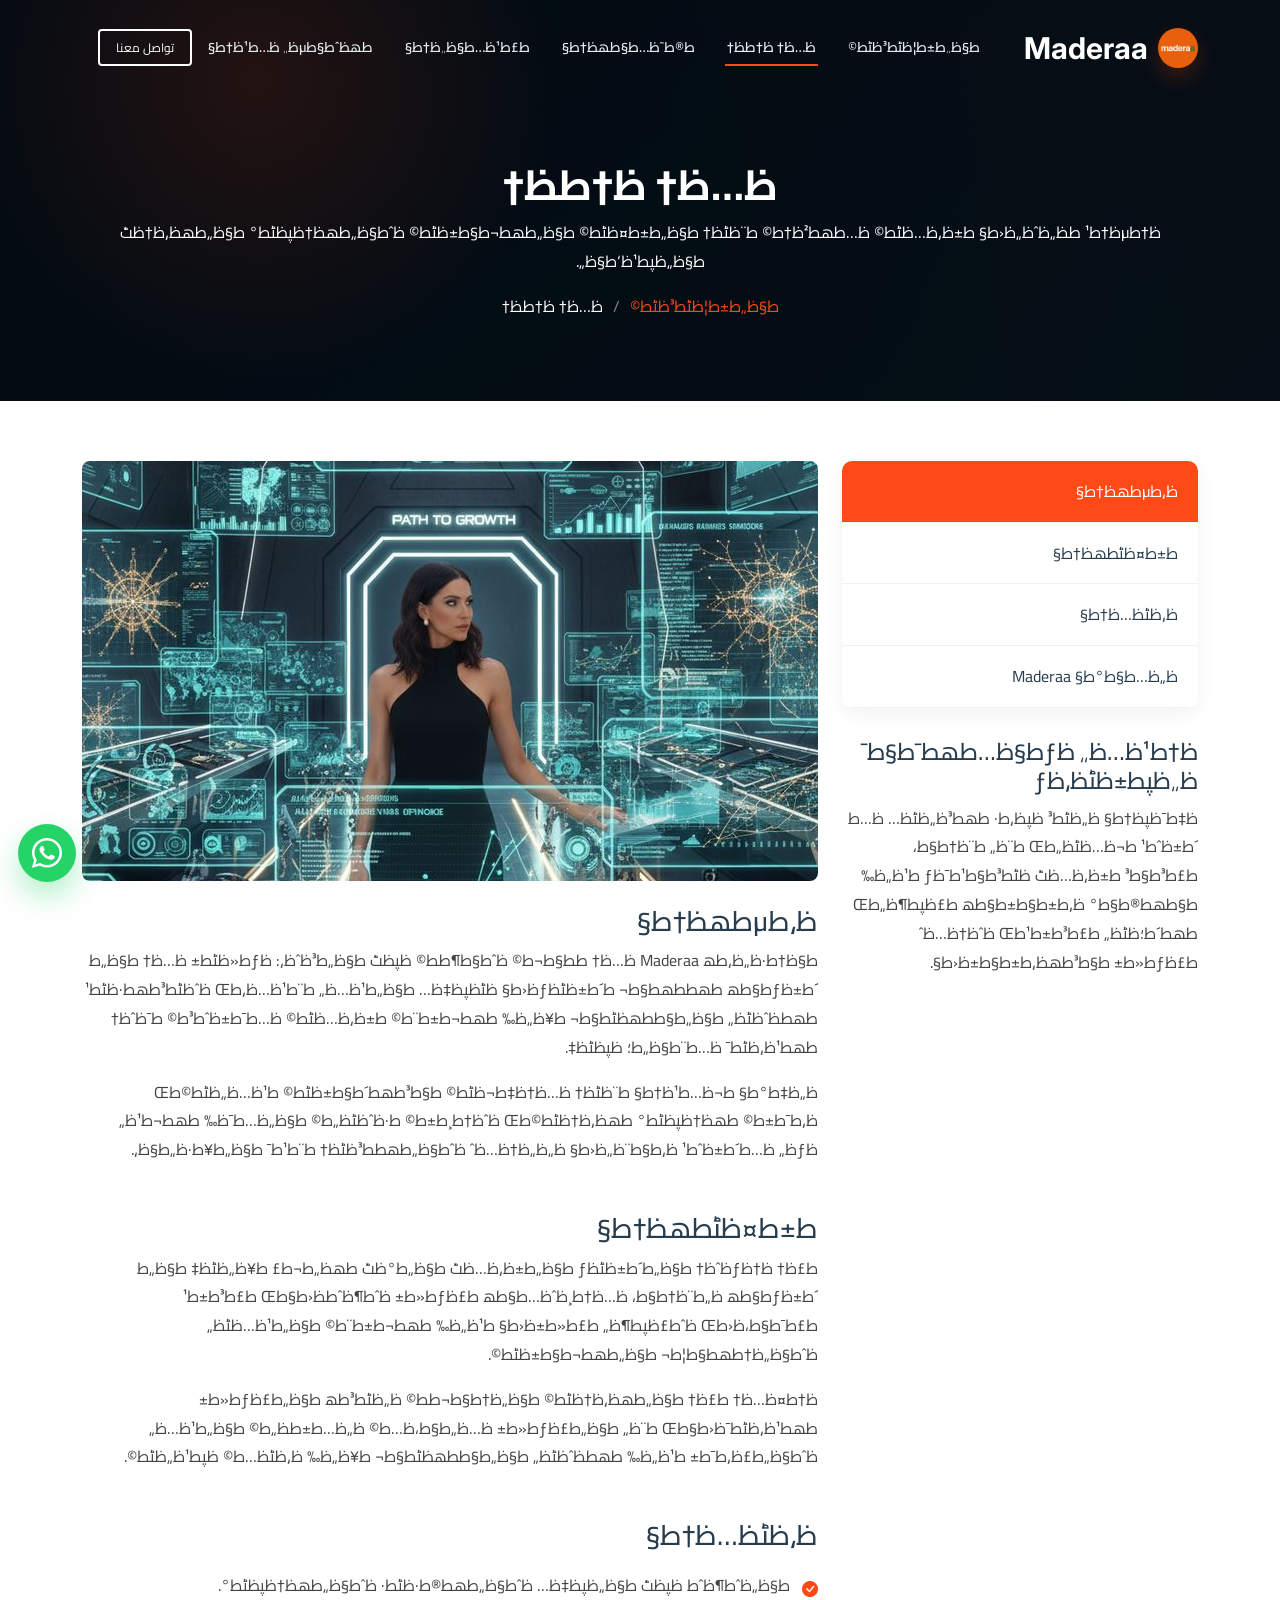
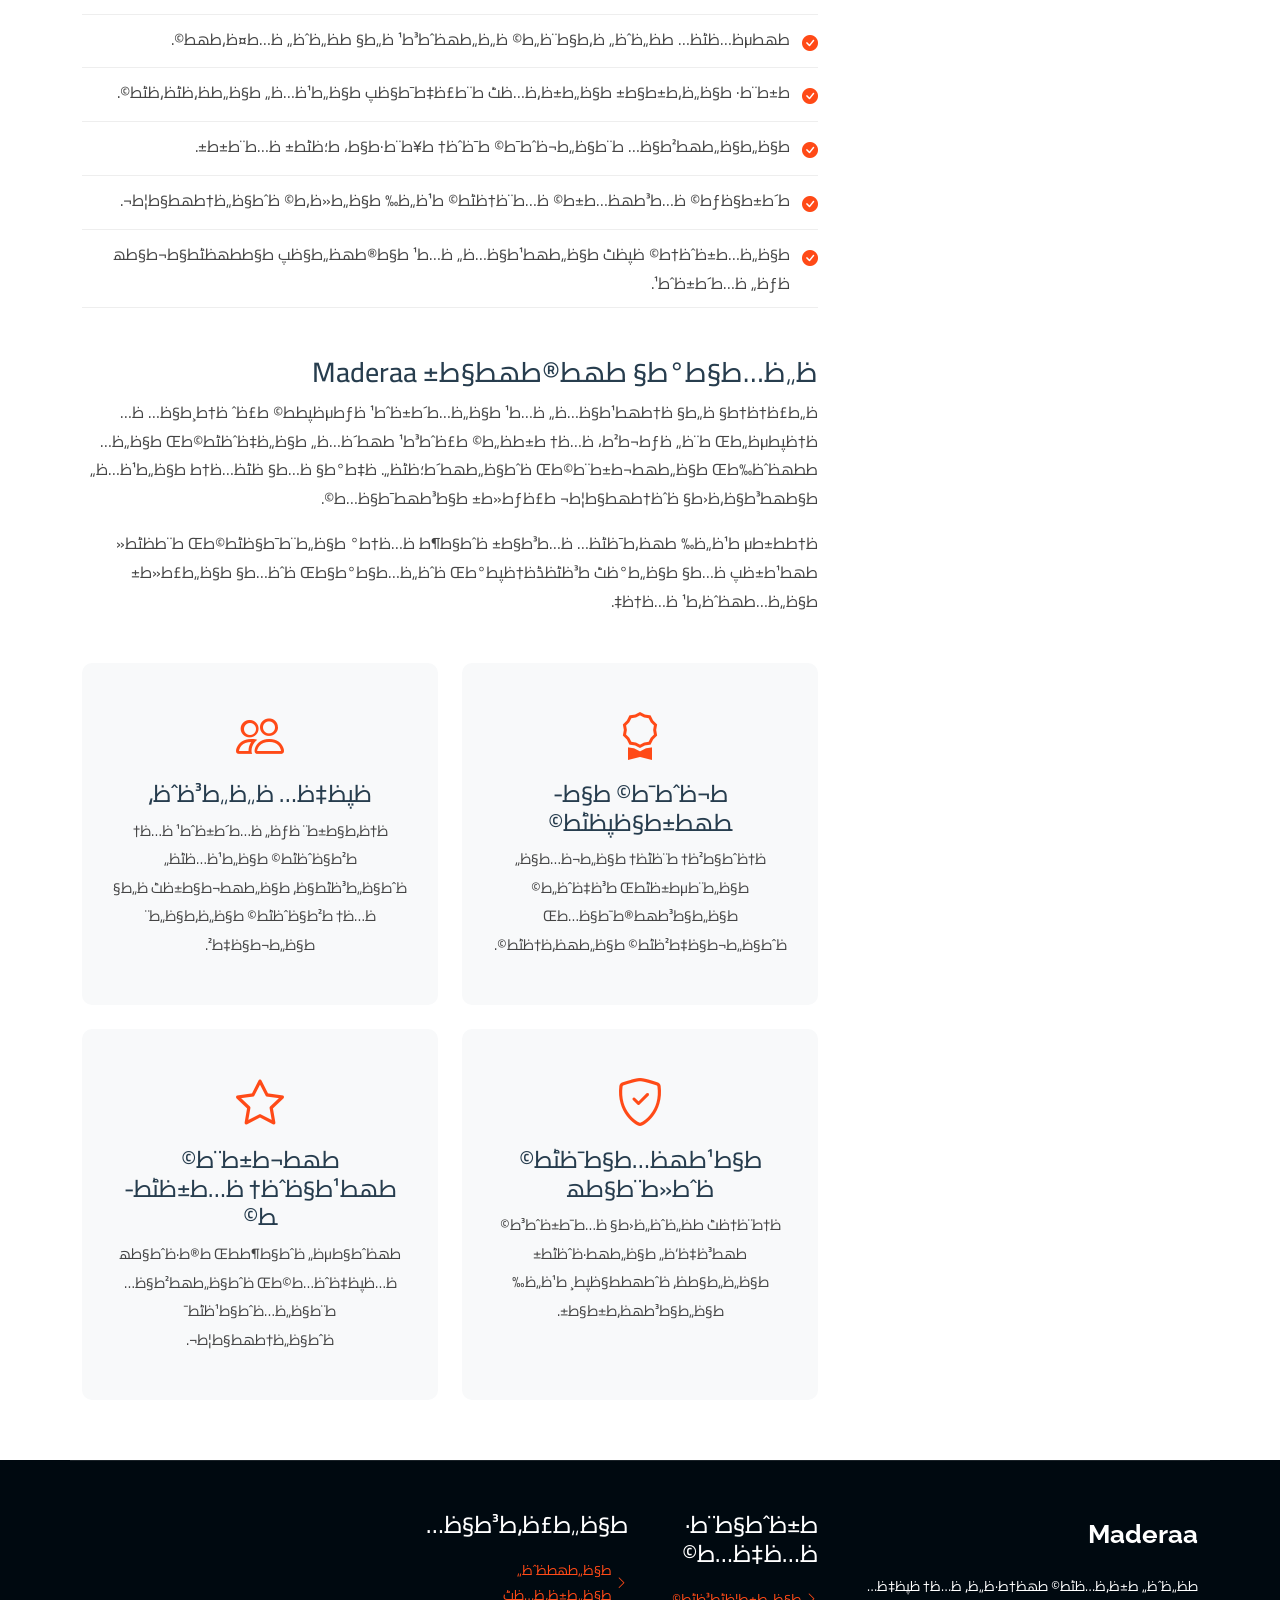
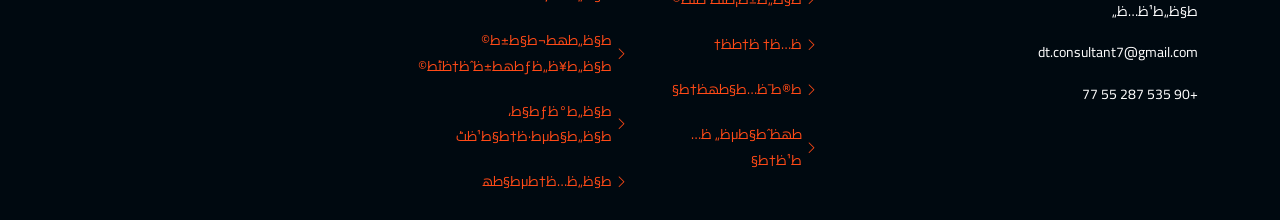
==== commit 076c3b16: "Update contact info and refine mobile content layout" ====
--- a/about.html
+++ b/about.html
@@ -1,10 +1,10 @@
-<!DOCTYPE html>
+﻿<!DOCTYPE html>
 <html lang="ar" dir="rtl">
 <head>
   <meta charset="utf-8">
   <meta name="viewport" content="width=device-width, initial-scale=1.0">
-  <title>Maderaa | من نحن</title>
-  <meta name="description" content="تعرف على Maderaa ونهجنا في تقديم الاستشارات الرقمية وبناء الحلول التقنية القابلة للنمو.">
+  <title>Maderaa | ظ…ظ† ظ†ط­ظ†</title>
+  <meta name="description" content="طھط¹ط±ظپ ط¹ظ„ظ‰ Maderaa ظˆظ†ظ‡ط¬ظ†ط§ ظپظٹ طھظ‚ط¯ظٹظ… ط§ظ„ط§ط³طھط´ط§ط±ط§طھ ط§ظ„ط±ظ‚ظ…ظٹط© ظˆط¨ظ†ط§ط، ط§ظ„ط­ظ„ظˆظ„ ط§ظ„طھظ‚ظ†ظٹط© ط§ظ„ظ‚ط§ط¨ظ„ط© ظ„ظ„ظ†ظ…ظˆ.">
   <link rel="preconnect" href="https://fonts.googleapis.com">
   <link rel="preconnect" href="https://fonts.gstatic.com" crossorigin>
   <link href="https://fonts.googleapis.com/css2?family=Cairo:wght@300;400;600;700;800&family=Inter:wght@400;500;600;700;800&family=Raleway:wght@500;600;700;800&display=swap" rel="stylesheet">
@@ -20,24 +20,24 @@
       <a href="index.html" class="logo d-flex align-items-center ms-auto"><h1 class="sitename"><span class="desktop-name">Maderaa</span><span class="mobile-name">Maderaa</span></h1><span class="logo-icon logo-placeholder">M</span></a>
       <nav id="navmenu" class="navmenu">
         <ul>
-          <li><a href="index.html">الرئيسية</a></li>
-          <li><a href="about.html" class="active">من نحن</a></li>
-          <li><a href="service-details.html">خدماتنا</a></li>
-          <li><a href="portfolio.html">أعمالنا</a></li>
-          <li><a href="contact.html">تواصل معنا</a></li>
+          <li><a href="index.html">ط§ظ„ط±ط¦ظٹط³ظٹط©</a></li>
+          <li><a href="about.html" class="active">ظ…ظ† ظ†ط­ظ†</a></li>
+          <li><a href="service-details.html">ط®ط¯ظ…ط§طھظ†ط§</a></li>
+          <li><a href="portfolio.html">ط£ط¹ظ…ط§ظ„ظ†ط§</a></li>
+          <li><a href="contact.html">طھظˆط§طµظ„ ظ…ط¹ظ†ط§</a></li>
         </ul>
         <i class="mobile-nav-toggle d-xl-none bi bi-list"></i>
       </nav>
-      <a class="cta-btn" href="contact.html">اطلب استشارة</a>
+      <a class="cta-btn" href="contact.html">تواصل معنا</a>
     </div>
   </header>
 
   <main class="main">
     <div class="page-title dark-background page-shell" data-aos="fade">
       <div class="container position-relative">
-        <h1>من نحن</h1>
-        <p>نصنع حلولًا رقمية متزنة بين الرؤية التجارية والتنفيذ التقني الفعّال.</p>
-        <nav class="breadcrumbs"><ol><li><a href="index.html">الرئيسية</a></li><li class="current">من نحن</li></ol></nav>
+        <h1>ظ…ظ† ظ†ط­ظ†</h1>
+        <p>ظ†طµظ†ط¹ ط­ظ„ظˆظ„ظ‹ط§ ط±ظ‚ظ…ظٹط© ظ…طھط²ظ†ط© ط¨ظٹظ† ط§ظ„ط±ط¤ظٹط© ط§ظ„طھط¬ط§ط±ظٹط© ظˆط§ظ„طھظ†ظپظٹط° ط§ظ„طھظ‚ظ†ظٹ ط§ظ„ظپط¹ظ‘ط§ظ„.</p>
+        <nav class="breadcrumbs"><ol><li><a href="index.html">ط§ظ„ط±ط¦ظٹط³ظٹط©</a></li><li class="current">ظ…ظ† ظ†ط­ظ†</li></ol></nav>
       </div>
     </div>
 
@@ -46,42 +46,42 @@
         <div class="row gy-4">
           <div class="col-lg-4" data-aos="fade-up" data-aos-delay="100">
             <div class="services-list">
-              <a href="#our-story" class="active">قصتنا</a>
-              <a href="#our-vision">رؤيتنا</a>
-              <a href="#our-values">قيمنا</a>
-              <a href="#why-choose-us">لماذا Maderaa</a>
+              <a href="#our-story" class="active">ظ‚طµطھظ†ط§</a>
+              <a href="#our-vision">ط±ط¤ظٹطھظ†ط§</a>
+              <a href="#our-values">ظ‚ظٹظ…ظ†ط§</a>
+              <a href="#why-choose-us">ظ„ظ…ط§ط°ط§ Maderaa</a>
             </div>
-            <h4>نعمل كامتداد لفريقك</h4>
-            <p>هدفنا ليس فقط تسليم مشروع جميل، بل بناء أساس رقمي يساعدك على اتخاذ قرارات أفضل، تشغيل أسرع، ونمو أكثر استقرارًا.</p>
+            <h4>ظ†ط¹ظ…ظ„ ظƒط§ظ…طھط¯ط§ط¯ ظ„ظپط±ظٹظ‚ظƒ</h4>
+            <p>ظ‡ط¯ظپظ†ط§ ظ„ظٹط³ ظپظ‚ط· طھط³ظ„ظٹظ… ظ…ط´ط±ظˆط¹ ط¬ظ…ظٹظ„طŒ ط¨ظ„ ط¨ظ†ط§ط، ط£ط³ط§ط³ ط±ظ‚ظ…ظٹ ظٹط³ط§ط¹ط¯ظƒ ط¹ظ„ظ‰ ط§طھط®ط§ط° ظ‚ط±ط§ط±ط§طھ ط£ظپط¶ظ„طŒ طھط´ط؛ظٹظ„ ط£ط³ط±ط¹طŒ ظˆظ†ظ…ظˆ ط£ظƒط«ط± ط§ط³طھظ‚ط±ط§ط±ظ‹ط§.</p>
           </div>
           <div class="col-lg-8" data-aos="fade-up" data-aos-delay="200">
             <div class="image-shell services-img mb-4"></div>
-            <h3 id="our-story">قصتنا</h3>
-            <p>انطلقت Maderaa من حاجة واضحة في السوق: كثير من الشركات تحتاج شريكًا يفهم العمل بعمق، ويستطيع تحويل الاحتياج إلى تجربة رقمية مدروسة دون تعقيد مبالغ فيه.</p>
-            <p>لهذا جمعنا بين منهجية استشارية عملية، قدرة تنفيذ تقنية، ونظرة طويلة المدى تجعل كل مشروع قابلًا للنمو والتحسين بعد الإطلاق.</p>
+            <h3 id="our-story">ظ‚طµطھظ†ط§</h3>
+            <p>ط§ظ†ط·ظ„ظ‚طھ Maderaa ظ…ظ† ط­ط§ط¬ط© ظˆط§ط¶ط­ط© ظپظٹ ط§ظ„ط³ظˆظ‚: ظƒط«ظٹط± ظ…ظ† ط§ظ„ط´ط±ظƒط§طھ طھط­طھط§ط¬ ط´ط±ظٹظƒظ‹ط§ ظٹظپظ‡ظ… ط§ظ„ط¹ظ…ظ„ ط¨ط¹ظ…ظ‚طŒ ظˆظٹط³طھط·ظٹط¹ طھط­ظˆظٹظ„ ط§ظ„ط§ط­طھظٹط§ط¬ ط¥ظ„ظ‰ طھط¬ط±ط¨ط© ط±ظ‚ظ…ظٹط© ظ…ط¯ط±ظˆط³ط© ط¯ظˆظ† طھط¹ظ‚ظٹط¯ ظ…ط¨ط§ظ„ط؛ ظپظٹظ‡.</p>
+            <p>ظ„ظ‡ط°ط§ ط¬ظ…ط¹ظ†ط§ ط¨ظٹظ† ظ…ظ†ظ‡ط¬ظٹط© ط§ط³طھط´ط§ط±ظٹط© ط¹ظ…ظ„ظٹط©طŒ ظ‚ط¯ط±ط© طھظ†ظپظٹط° طھظ‚ظ†ظٹط©طŒ ظˆظ†ط¸ط±ط© ط·ظˆظٹظ„ط© ط§ظ„ظ…ط¯ظ‰ طھط¬ط¹ظ„ ظƒظ„ ظ…ط´ط±ظˆط¹ ظ‚ط§ط¨ظ„ظ‹ط§ ظ„ظ„ظ†ظ…ظˆ ظˆط§ظ„طھط­ط³ظٹظ† ط¨ط¹ط¯ ط§ظ„ط¥ط·ظ„ط§ظ‚.</p>
 
-            <h3 id="our-vision" class="mt-5">رؤيتنا</h3>
-            <p>أن نكون الشريك الرقمي الذي تلجأ إليه الشركات لبناء منظومات أكثر وضوحًا، أسرع أداءً، وأفضل أثرًا على تجربة العميل والنتائج التجارية.</p>
-            <p>نؤمن أن التقنية الناجحة ليست الأكثر تعقيدًا، بل الأكثر ملاءمة لمرحلة العمل والأقدر على تحويل الاحتياج إلى قيمة فعلية.</p>
+            <h3 id="our-vision" class="mt-5">ط±ط¤ظٹطھظ†ط§</h3>
+            <p>ط£ظ† ظ†ظƒظˆظ† ط§ظ„ط´ط±ظٹظƒ ط§ظ„ط±ظ‚ظ…ظٹ ط§ظ„ط°ظٹ طھظ„ط¬ط£ ط¥ظ„ظٹظ‡ ط§ظ„ط´ط±ظƒط§طھ ظ„ط¨ظ†ط§ط، ظ…ظ†ط¸ظˆظ…ط§طھ ط£ظƒط«ط± ظˆط¶ظˆط­ظ‹ط§طŒ ط£ط³ط±ط¹ ط£ط¯ط§ط،ظ‹طŒ ظˆط£ظپط¶ظ„ ط£ط«ط±ظ‹ط§ ط¹ظ„ظ‰ طھط¬ط±ط¨ط© ط§ظ„ط¹ظ…ظٹظ„ ظˆط§ظ„ظ†طھط§ط¦ط¬ ط§ظ„طھط¬ط§ط±ظٹط©.</p>
+            <p>ظ†ط¤ظ…ظ† ط£ظ† ط§ظ„طھظ‚ظ†ظٹط© ط§ظ„ظ†ط§ط¬ط­ط© ظ„ظٹط³طھ ط§ظ„ط£ظƒط«ط± طھط¹ظ‚ظٹط¯ظ‹ط§طŒ ط¨ظ„ ط§ظ„ط£ظƒط«ط± ظ…ظ„ط§ط،ظ…ط© ظ„ظ…ط±ط­ظ„ط© ط§ظ„ط¹ظ…ظ„ ظˆط§ظ„ط£ظ‚ط¯ط± ط¹ظ„ظ‰ طھط­ظˆظٹظ„ ط§ظ„ط§ط­طھظٹط§ط¬ ط¥ظ„ظ‰ ظ‚ظٹظ…ط© ظپط¹ظ„ظٹط©.</p>
 
-            <h3 id="our-values" class="mt-5">قيمنا</h3>
+            <h3 id="our-values" class="mt-5">ظ‚ظٹظ…ظ†ط§</h3>
             <ul class="custom-list">
-              <li><i class="bi bi-check-circle-fill"></i><span>الوضوح في الفهم والتخطيط والتنفيذ.</span></li>
-              <li><i class="bi bi-check-circle-fill"></i><span>تصميم حلول قابلة للتوسع لا حلول مؤقتة.</span></li>
-              <li><i class="bi bi-check-circle-fill"></i><span>ربط القرار الرقمي بأهداف العمل الحقيقية.</span></li>
-              <li><i class="bi bi-check-circle-fill"></i><span>الالتزام بالجودة دون إبطاء غير مبرر.</span></li>
-              <li><i class="bi bi-check-circle-fill"></i><span>شراكة مستمرة مبنية على الثقة والنتائج.</span></li>
-              <li><i class="bi bi-check-circle-fill"></i><span>المرونة في التعامل مع اختلاف احتياجات كل مشروع.</span></li>
+              <li><i class="bi bi-check-circle-fill"></i><span>ط§ظ„ظˆط¶ظˆط­ ظپظٹ ط§ظ„ظپظ‡ظ… ظˆط§ظ„طھط®ط·ظٹط· ظˆط§ظ„طھظ†ظپظٹط°.</span></li>
+              <li><i class="bi bi-check-circle-fill"></i><span>طھطµظ…ظٹظ… ط­ظ„ظˆظ„ ظ‚ط§ط¨ظ„ط© ظ„ظ„طھظˆط³ط¹ ظ„ط§ ط­ظ„ظˆظ„ ظ…ط¤ظ‚طھط©.</span></li>
+              <li><i class="bi bi-check-circle-fill"></i><span>ط±ط¨ط· ط§ظ„ظ‚ط±ط§ط± ط§ظ„ط±ظ‚ظ…ظٹ ط¨ط£ظ‡ط¯ط§ظپ ط§ظ„ط¹ظ…ظ„ ط§ظ„ط­ظ‚ظٹظ‚ظٹط©.</span></li>
+              <li><i class="bi bi-check-circle-fill"></i><span>ط§ظ„ط§ظ„طھط²ط§ظ… ط¨ط§ظ„ط¬ظˆط¯ط© ط¯ظˆظ† ط¥ط¨ط·ط§ط، ط؛ظٹط± ظ…ط¨ط±ط±.</span></li>
+              <li><i class="bi bi-check-circle-fill"></i><span>ط´ط±ط§ظƒط© ظ…ط³طھظ…ط±ط© ظ…ط¨ظ†ظٹط© ط¹ظ„ظ‰ ط§ظ„ط«ظ‚ط© ظˆط§ظ„ظ†طھط§ط¦ط¬.</span></li>
+              <li><i class="bi bi-check-circle-fill"></i><span>ط§ظ„ظ…ط±ظˆظ†ط© ظپظٹ ط§ظ„طھط¹ط§ظ…ظ„ ظ…ط¹ ط§ط®طھظ„ط§ظپ ط§ط­طھظٹط§ط¬ط§طھ ظƒظ„ ظ…ط´ط±ظˆط¹.</span></li>
             </ul>
 
-            <h3 id="why-choose-us" class="mt-5">لماذا تختار Maderaa</h3>
-            <p>لأننا لا نتعامل مع المشروع كصفحة أو نظام منفصل، بل كجزء من رحلة أوسع تشمل الهوية، المحتوى، التجربة، والتشغيل. هذا ما يمنح العمل اتساقًا ونتائج أكثر استدامة.</p>
-            <p>نحرص على تقديم مسار واضح منذ البداية، بحيث تعرف ما الذي سيُنفذ، ولماذا، وما الأثر المتوقع منه.</p>
+            <h3 id="why-choose-us" class="mt-5">ظ„ظ…ط§ط°ط§ طھط®طھط§ط± Maderaa</h3>
+            <p>ظ„ط£ظ†ظ†ط§ ظ„ط§ ظ†طھط¹ط§ظ…ظ„ ظ…ط¹ ط§ظ„ظ…ط´ط±ظˆط¹ ظƒطµظپط­ط© ط£ظˆ ظ†ط¸ط§ظ… ظ…ظ†ظپطµظ„طŒ ط¨ظ„ ظƒط¬ط²ط، ظ…ظ† ط±ط­ظ„ط© ط£ظˆط³ط¹ طھط´ظ…ظ„ ط§ظ„ظ‡ظˆظٹط©طŒ ط§ظ„ظ…ط­طھظˆظ‰طŒ ط§ظ„طھط¬ط±ط¨ط©طŒ ظˆط§ظ„طھط´ط؛ظٹظ„. ظ‡ط°ط§ ظ…ط§ ظٹظ…ظ†ط­ ط§ظ„ط¹ظ…ظ„ ط§طھط³ط§ظ‚ظ‹ط§ ظˆظ†طھط§ط¦ط¬ ط£ظƒط«ط± ط§ط³طھط¯ط§ظ…ط©.</p>
+            <p>ظ†ط­ط±طµ ط¹ظ„ظ‰ طھظ‚ط¯ظٹظ… ظ…ط³ط§ط± ظˆط§ط¶ط­ ظ…ظ†ط° ط§ظ„ط¨ط¯ط§ظٹط©طŒ ط¨ط­ظٹط« طھط¹ط±ظپ ظ…ط§ ط§ظ„ط°ظٹ ط³ظٹظڈظ†ظپط°طŒ ظˆظ„ظ…ط§ط°ط§طŒ ظˆظ…ط§ ط§ظ„ط£ط«ط± ط§ظ„ظ…طھظˆظ‚ط¹ ظ…ظ†ظ‡.</p>
             <div class="row gy-4 mt-4">
-              <div class="col-md-6"><div class="info-box"><i class="bi bi-award"></i><h4>جودة احترافية</h4><p>نوازن بين الجمال البصري، سهولة الاستخدام، والجاهزية التقنية.</p></div></div>
-              <div class="col-md-6"><div class="info-box"><i class="bi bi-people"></i><h4>فهم للسوق</h4><p>نقارب كل مشروع من زاوية العميل والسياق التجاري لا من زاوية القالب الجاهز.</p></div></div>
-              <div class="col-md-6"><div class="info-box"><i class="bi bi-shield-check"></i><h4>اعتمادية وثبات</h4><p>نبني حلولًا مدروسة تسهّل التطوير اللاحق وتحافظ على الاستقرار.</p></div></div>
-              <div class="col-md-6"><div class="info-box"><i class="bi bi-star"></i><h4>تجربة تعاون مريحة</h4><p>تواصل واضح، خطوات مفهومة، والتزام بالمواعيد والنتائج.</p></div></div>
+              <div class="col-md-6"><div class="info-box"><i class="bi bi-award"></i><h4>ط¬ظˆط¯ط© ط§ط­طھط±ط§ظپظٹط©</h4><p>ظ†ظˆط§ط²ظ† ط¨ظٹظ† ط§ظ„ط¬ظ…ط§ظ„ ط§ظ„ط¨طµط±ظٹطŒ ط³ظ‡ظˆظ„ط© ط§ظ„ط§ط³طھط®ط¯ط§ظ…طŒ ظˆط§ظ„ط¬ط§ظ‡ط²ظٹط© ط§ظ„طھظ‚ظ†ظٹط©.</p></div></div>
+              <div class="col-md-6"><div class="info-box"><i class="bi bi-people"></i><h4>ظپظ‡ظ… ظ„ظ„ط³ظˆظ‚</h4><p>ظ†ظ‚ط§ط±ط¨ ظƒظ„ ظ…ط´ط±ظˆط¹ ظ…ظ† ط²ط§ظˆظٹط© ط§ظ„ط¹ظ…ظٹظ„ ظˆط§ظ„ط³ظٹط§ظ‚ ط§ظ„طھط¬ط§ط±ظٹ ظ„ط§ ظ…ظ† ط²ط§ظˆظٹط© ط§ظ„ظ‚ط§ظ„ط¨ ط§ظ„ط¬ط§ظ‡ط².</p></div></div>
+              <div class="col-md-6"><div class="info-box"><i class="bi bi-shield-check"></i><h4>ط§ط¹طھظ…ط§ط¯ظٹط© ظˆط«ط¨ط§طھ</h4><p>ظ†ط¨ظ†ظٹ ط­ظ„ظˆظ„ظ‹ط§ ظ…ط¯ط±ظˆط³ط© طھط³ظ‡ظ‘ظ„ ط§ظ„طھط·ظˆظٹط± ط§ظ„ظ„ط§ط­ظ‚ ظˆطھط­ط§ظپط¸ ط¹ظ„ظ‰ ط§ظ„ط§ط³طھظ‚ط±ط§ط±.</p></div></div>
+              <div class="col-md-6"><div class="info-box"><i class="bi bi-star"></i><h4>طھط¬ط±ط¨ط© طھط¹ط§ظˆظ† ظ…ط±ظٹط­ط©</h4><p>طھظˆط§طµظ„ ظˆط§ط¶ط­طŒ ط®ط·ظˆط§طھ ظ…ظپظ‡ظˆظ…ط©طŒ ظˆط§ظ„طھط²ط§ظ… ط¨ط§ظ„ظ…ظˆط§ط¹ظٹط¯ ظˆط§ظ„ظ†طھط§ط¦ط¬.</p></div></div>
             </div>
           </div>
         </div>
@@ -92,9 +92,9 @@
   <footer id="footer" class="footer dark-background">
     <div class="container footer-top">
       <div class="row gy-4">
-        <div class="col-lg-4 col-md-6 footer-about"><a href="index.html" class="logo d-flex align-items-center"><span class="sitename">Maderaa</span></a><div class="footer-contact pt-3"><p>حلول رقمية تنطلق من فهم العمل</p><p class="footer-email">dt.consultant7@gmail.com</p><p class="footer-phone">+971 56 662 8283</p></div></div>
-        <div class="col-lg-2 col-md-3 footer-links"><h4>روابط مهمة</h4><ul><li><i class="bi bi-chevron-right"></i><a href="index.html">الرئيسية</a></li><li><i class="bi bi-chevron-right"></i><a href="about.html">من نحن</a></li><li><i class="bi bi-chevron-right"></i><a href="service-details.html">خدماتنا</a></li><li><i class="bi bi-chevron-right"></i><a href="contact.html">تواصل معنا</a></li></ul></div>
-        <div class="col-lg-2 col-md-3 footer-links"><h4>الأقسام</h4><ul><li><i class="bi bi-chevron-right"></i><a href="service-digital-transformation.html">التحول الرقمي</a></li><li><i class="bi bi-chevron-right"></i><a href="service-ecommerce.html">التجارة الإلكترونية</a></li><li><i class="bi bi-chevron-right"></i><a href="service-ai-data.html">الذكاء الاصطناعي</a></li><li><i class="bi bi-chevron-right"></i><a href="service-web-platforms.html">المنصات</a></li></ul></div>
+        <div class="col-lg-4 col-md-6 footer-about"><a href="index.html" class="logo d-flex align-items-center"><span class="sitename">Maderaa</span></a><div class="footer-contact pt-3"><p>ط­ظ„ظˆظ„ ط±ظ‚ظ…ظٹط© طھظ†ط·ظ„ظ‚ ظ…ظ† ظپظ‡ظ… ط§ظ„ط¹ظ…ظ„</p><p class="footer-email">dt.consultant7@gmail.com</p><p class="footer-phone">+90 535 287 55 77</p></div></div>
+        <div class="col-lg-2 col-md-3 footer-links"><h4>ط±ظˆط§ط¨ط· ظ…ظ‡ظ…ط©</h4><ul><li><i class="bi bi-chevron-right"></i><a href="index.html">ط§ظ„ط±ط¦ظٹط³ظٹط©</a></li><li><i class="bi bi-chevron-right"></i><a href="about.html">ظ…ظ† ظ†ط­ظ†</a></li><li><i class="bi bi-chevron-right"></i><a href="service-details.html">ط®ط¯ظ…ط§طھظ†ط§</a></li><li><i class="bi bi-chevron-right"></i><a href="contact.html">طھظˆط§طµظ„ ظ…ط¹ظ†ط§</a></li></ul></div>
+        <div class="col-lg-2 col-md-3 footer-links"><h4>ط§ظ„ط£ظ‚ط³ط§ظ…</h4><ul><li><i class="bi bi-chevron-right"></i><a href="service-digital-transformation.html">ط§ظ„طھط­ظˆظ„ ط§ظ„ط±ظ‚ظ…ظٹ</a></li><li><i class="bi bi-chevron-right"></i><a href="service-ecommerce.html">ط§ظ„طھط¬ط§ط±ط© ط§ظ„ط¥ظ„ظƒطھط±ظˆظ†ظٹط©</a></li><li><i class="bi bi-chevron-right"></i><a href="service-ai-data.html">ط§ظ„ط°ظƒط§ط، ط§ظ„ط§طµط·ظ†ط§ط¹ظٹ</a></li><li><i class="bi bi-chevron-right"></i><a href="service-web-platforms.html">ط§ظ„ظ…ظ†طµط§طھ</a></li></ul></div>
       </div>
     </div>
   </footer>
@@ -106,3 +106,4 @@
   <script src="script.js"></script>
 </body>
 </html>
+
--- a/styles.css
+++ b/styles.css
@@ -49,7 +49,7 @@
   box-shadow: 0 10px 22px rgba(255, 74, 23, 0.22);
 }
 .header .cta-btn, .header .cta-btn:focus {
-  color: var(--contrast-color); font-size: 13px; padding: 7px 25px; margin: 0 0 0 20px; border-radius: 4px; transition: 0.3s; border: 2px solid var(--contrast-color);
+  color: var(--contrast-color); font-size: 12px; padding: 6px 16px; margin: 0 0 0 16px; border-radius: 4px; transition: 0.3s; border: 2px solid var(--contrast-color);
 }
 .header .cta-btn:hover, .header .cta-btn:focus:hover { background: var(--accent-color); border-color: var(--accent-color); color: var(--contrast-color); }
 .lang-btn { background: #000; color: #fff; border: 0; padding: 8px 16px; border-radius: 20px; cursor: pointer; margin-inline-start: 16px; }
@@ -89,6 +89,9 @@
 }
 
 @media (max-width: 1199px) {
+  .header .container-fluid { display: flex; flex-wrap: nowrap; gap: 10px; }
+  .header .cta-btn { order: 2; margin: 0; padding-inline: 14px; font-size: 11px; }
+  .navmenu { order: 3; }
   .mobile-nav-toggle { color: var(--nav-color); font-size: 28px; line-height: 0; margin-right: 10px; cursor: pointer; }
   .navmenu { padding: 0; z-index: 9997; }
   .navmenu ul {
@@ -132,6 +135,25 @@
 .hero h2 { margin: 0; font-size: 48px; font-weight: 700; }
 .hero p { color: color-mix(in srgb, var(--default-color), transparent 20%); margin: 10px 0 0; font-size: 24px; text-align: center; }
 .hero .btn-get-started { background: var(--accent-color); color: var(--contrast-color); font-size: 14px; letter-spacing: 1px; padding: 10px 30px; border-radius: 4px; }
+.hero-wide-cta {
+  width: min(100%, 280px);
+  margin-top: 14px;
+}
+.hero-full-btn {
+  display: block;
+  width: 100%;
+  text-align: center;
+  background: transparent;
+  border: 1px solid rgba(255, 255, 255, 0.45);
+  color: #fff;
+  padding: 11px 22px;
+  border-radius: 6px;
+  font-weight: 700;
+}
+.hero-full-btn:hover {
+  background: rgba(255, 255, 255, 0.12);
+  color: #fff;
+}
 .custom-outline-btn {
   border: 1px solid rgba(255, 255, 255, 0.45);
   color: #fff;
@@ -149,8 +171,19 @@
 .section-title p { color: var(--heading-color); margin: 0; font-size: 36px; font-weight: 800; }
 
 .about .content ul, .service-details ul, .custom-list { list-style: none; padding: 0; }
-.about .content ul li, .service-details ul li { padding: 10px 0 10px 30px; position: relative; }
-.about .content ul i, .service-details ul i { position: absolute; right: 0; top: 13px; color: var(--accent-color); }
+.about .content ul li, .service-details ul li {
+  padding: 10px 0;
+  display: flex;
+  align-items: flex-start;
+  gap: 12px;
+}
+.about .content ul i, .service-details ul i {
+  position: static;
+  color: var(--accent-color);
+  margin-top: 4px;
+  flex-shrink: 0;
+}
+.about .content ul span, .service-details ul span { flex: 1; }
 
 .image-shell {
   width: 100%; min-height: 260px; border-radius: 8px;
@@ -160,7 +193,7 @@
   overflow: hidden;
 }
 .about-visual {
-  background-image: url("assets/custom/logo.jpeg");
+  background-image: url("assets/custom/logo11.jpeg");
   background-size: contain;
   background-position: center;
   background-repeat: no-repeat;
@@ -229,8 +262,18 @@
 .services-list { background: #fff; border-radius: 10px; box-shadow: 0 5px 20px rgba(0, 0, 0, 0.06); overflow: hidden; margin-bottom: 30px; }
 .services-list a { display: block; padding: 16px 20px; border-bottom: 1px solid #eef2f5; color: var(--heading-color); }
 .services-list a.active, .services-list a:hover { background: var(--accent-color); color: #fff; }
-.custom-list li { padding: 10px 0; border-bottom: 1px solid #eee; }
-.custom-list i { color: var(--accent-color); margin-left: 10px; }
+.custom-list li {
+  padding: 10px 0;
+  border-bottom: 1px solid #eee;
+  display: flex;
+  align-items: flex-start;
+  gap: 12px;
+}
+.custom-list i {
+  color: var(--accent-color);
+  margin-top: 4px;
+  flex-shrink: 0;
+}
 
 .info-box { padding: 30px; background: #f8f9fa; border-radius: 10px; text-align: center; height: 100%; transition: all 0.3s ease; }
 .info-box:hover { background: var(--accent-color); color: white; transform: translateY(-5px); }
@@ -354,6 +397,8 @@
   .hero h2 { font-size: 32px; }
   .hero p { font-size: 18px; }
   .section-title p { font-size: 24px; }
+  .about .content ul li, .service-details ul li { gap: 10px; }
+  .about .content ul i, .service-details ul i { margin-top: 7px; }
   .service-item .details, .portfolio-item .details { margin: -70px 15px 0 15px; padding: 40px 20px; }
   .service-item .details .icon, .portfolio-item .details .icon { width: 60px; height: 60px; top: -30px; left: calc(50% - 30px); font-size: 24px; }
   .tab-image, .about-visual, .services-img, .map-shell { min-height: 260px; }
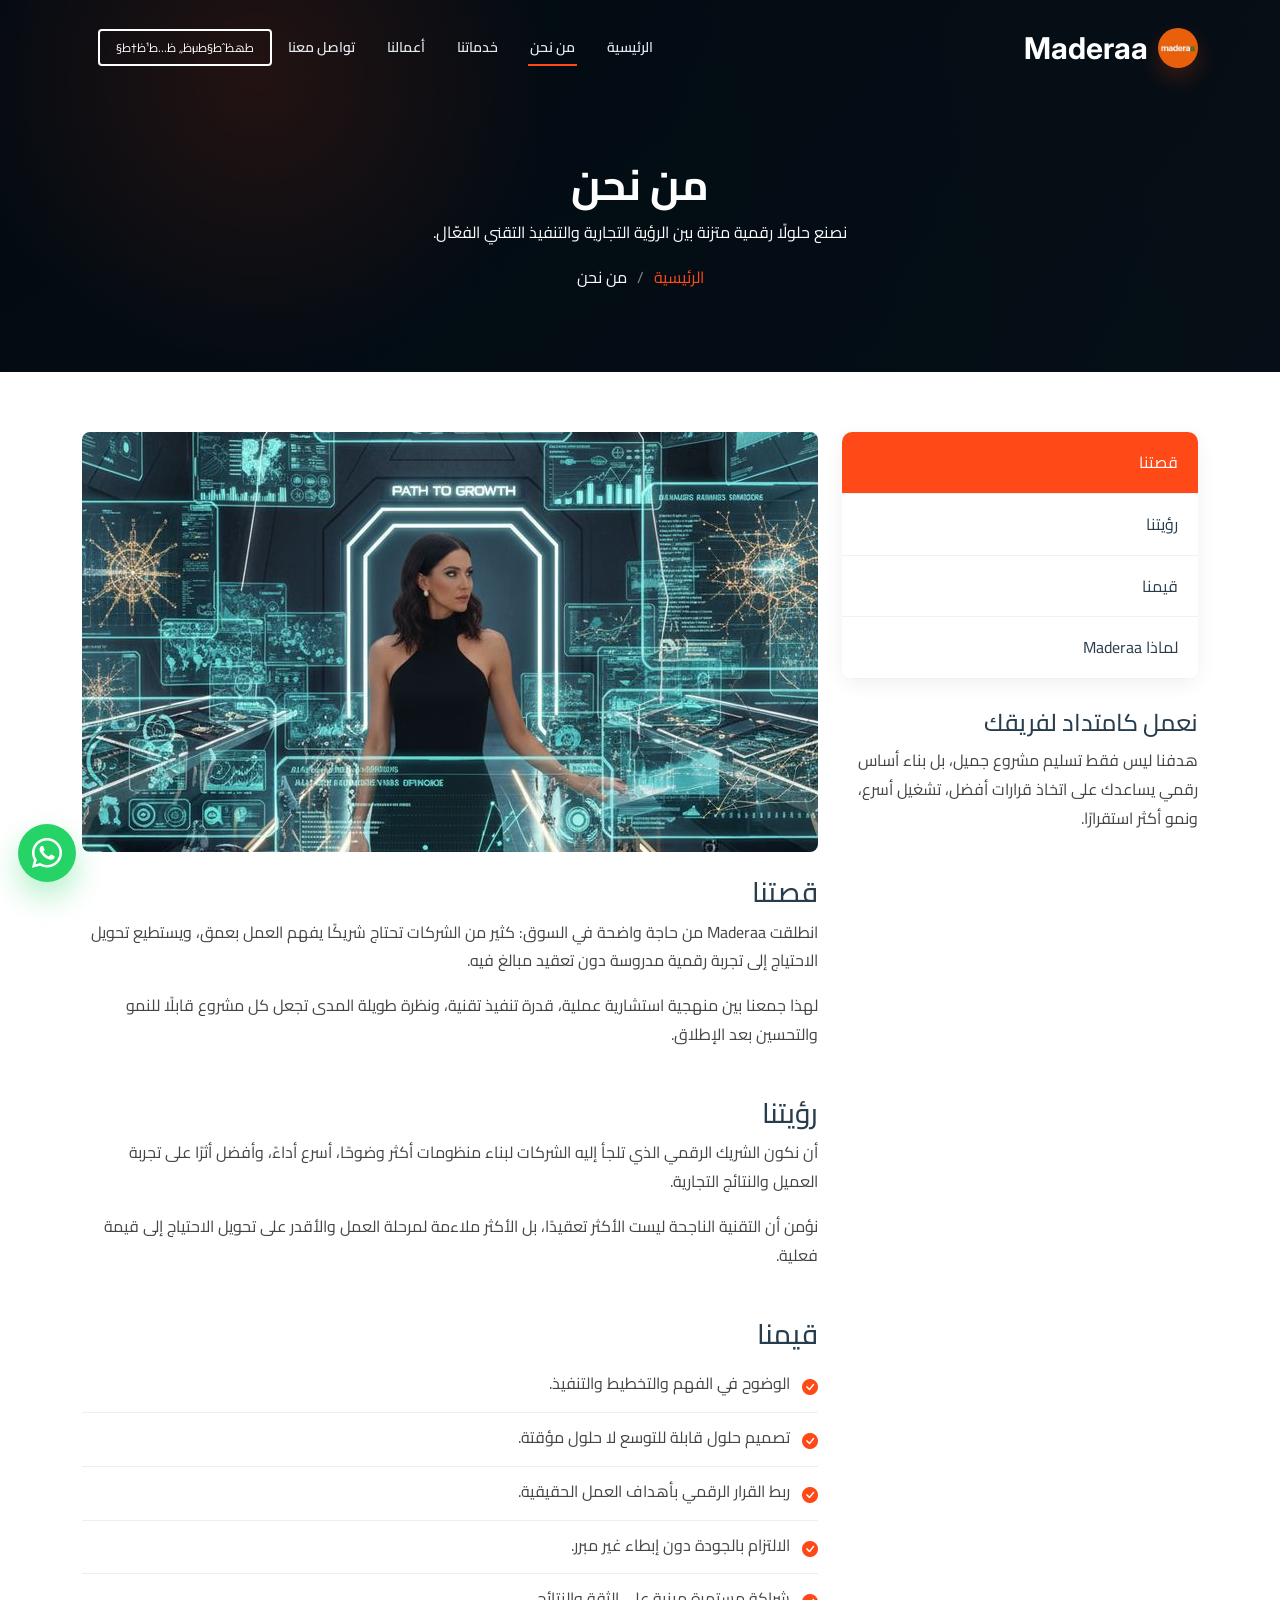
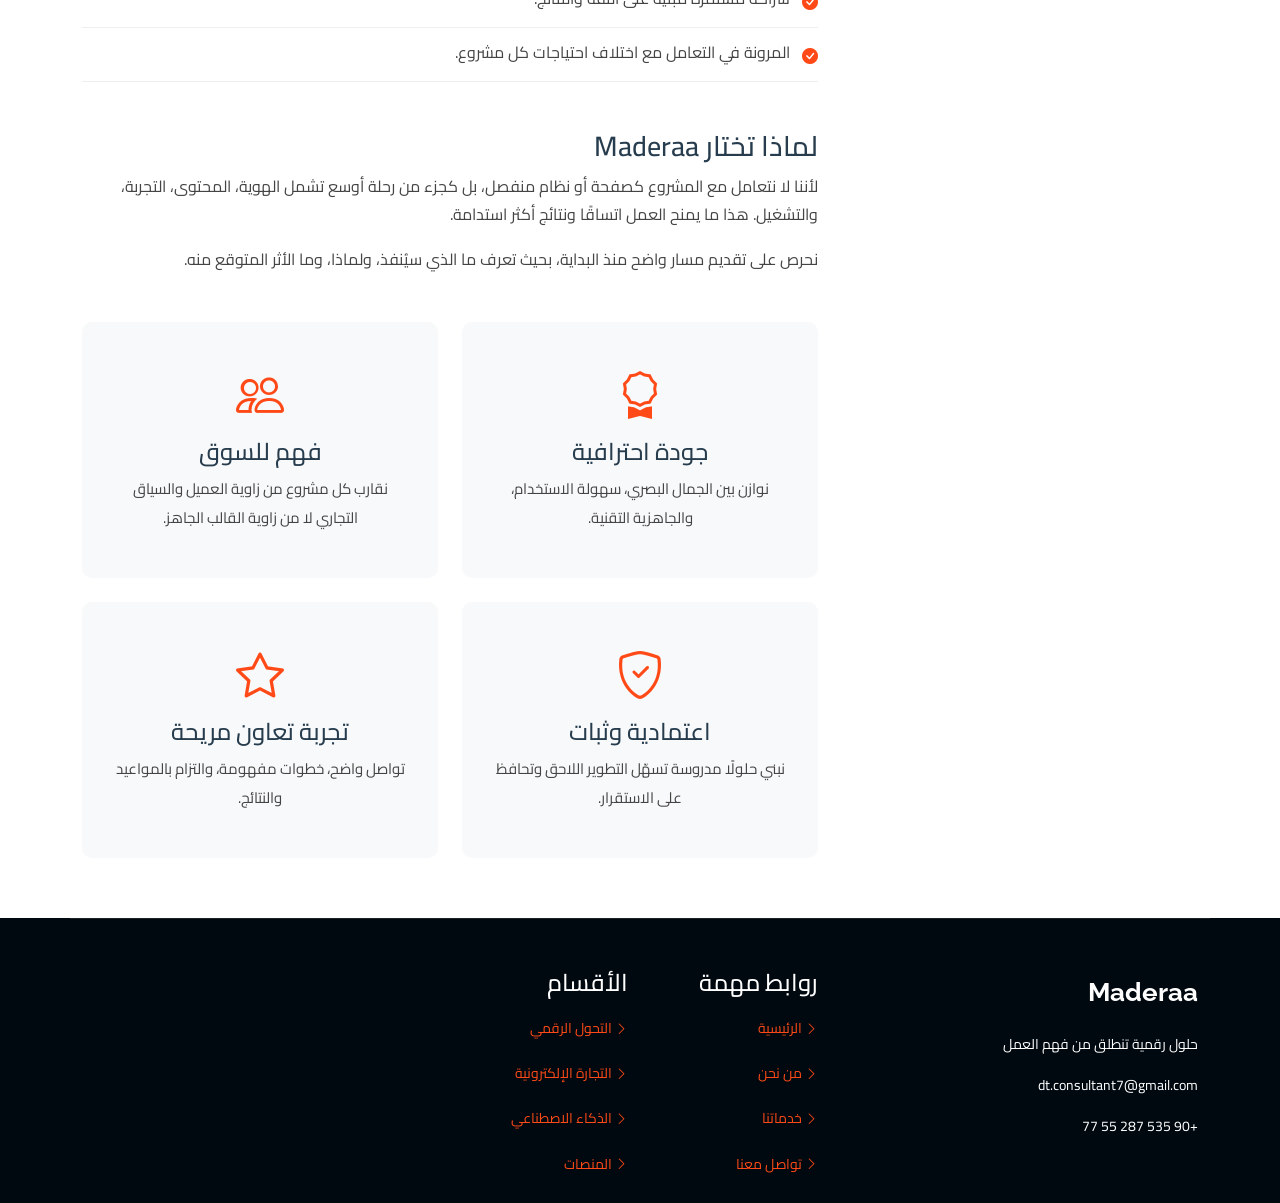
==== commit ebf74e7f: "Restore Arabic content encoding and keep contact updates" ====
--- a/about.html
+++ b/about.html
@@ -1,10 +1,10 @@
-﻿<!DOCTYPE html>
+<!DOCTYPE html>
 <html lang="ar" dir="rtl">
 <head>
   <meta charset="utf-8">
   <meta name="viewport" content="width=device-width, initial-scale=1.0">
-  <title>Maderaa | ظ…ظ† ظ†ط­ظ†</title>
-  <meta name="description" content="طھط¹ط±ظپ ط¹ظ„ظ‰ Maderaa ظˆظ†ظ‡ط¬ظ†ط§ ظپظٹ طھظ‚ط¯ظٹظ… ط§ظ„ط§ط³طھط´ط§ط±ط§طھ ط§ظ„ط±ظ‚ظ…ظٹط© ظˆط¨ظ†ط§ط، ط§ظ„ط­ظ„ظˆظ„ ط§ظ„طھظ‚ظ†ظٹط© ط§ظ„ظ‚ط§ط¨ظ„ط© ظ„ظ„ظ†ظ…ظˆ.">
+  <title>Maderaa | من نحن</title>
+  <meta name="description" content="تعرف على Maderaa ونهجنا في تقديم الاستشارات الرقمية وبناء الحلول التقنية القابلة للنمو.">
   <link rel="preconnect" href="https://fonts.googleapis.com">
   <link rel="preconnect" href="https://fonts.gstatic.com" crossorigin>
   <link href="https://fonts.googleapis.com/css2?family=Cairo:wght@300;400;600;700;800&family=Inter:wght@400;500;600;700;800&family=Raleway:wght@500;600;700;800&display=swap" rel="stylesheet">
@@ -20,24 +20,24 @@
       <a href="index.html" class="logo d-flex align-items-center ms-auto"><h1 class="sitename"><span class="desktop-name">Maderaa</span><span class="mobile-name">Maderaa</span></h1><span class="logo-icon logo-placeholder">M</span></a>
       <nav id="navmenu" class="navmenu">
         <ul>
-          <li><a href="index.html">ط§ظ„ط±ط¦ظٹط³ظٹط©</a></li>
-          <li><a href="about.html" class="active">ظ…ظ† ظ†ط­ظ†</a></li>
-          <li><a href="service-details.html">ط®ط¯ظ…ط§طھظ†ط§</a></li>
-          <li><a href="portfolio.html">ط£ط¹ظ…ط§ظ„ظ†ط§</a></li>
-          <li><a href="contact.html">طھظˆط§طµظ„ ظ…ط¹ظ†ط§</a></li>
+          <li><a href="index.html">الرئيسية</a></li>
+          <li><a href="about.html" class="active">من نحن</a></li>
+          <li><a href="service-details.html">خدماتنا</a></li>
+          <li><a href="portfolio.html">أعمالنا</a></li>
+          <li><a href="contact.html">تواصل معنا</a></li>
         </ul>
         <i class="mobile-nav-toggle d-xl-none bi bi-list"></i>
       </nav>
-      <a class="cta-btn" href="contact.html">تواصل معنا</a>
+      <a class="cta-btn" href="contact.html">اطلب استشارة</a>
     </div>
   </header>
 
   <main class="main">
     <div class="page-title dark-background page-shell" data-aos="fade">
       <div class="container position-relative">
-        <h1>ظ…ظ† ظ†ط­ظ†</h1>
-        <p>ظ†طµظ†ط¹ ط­ظ„ظˆظ„ظ‹ط§ ط±ظ‚ظ…ظٹط© ظ…طھط²ظ†ط© ط¨ظٹظ† ط§ظ„ط±ط¤ظٹط© ط§ظ„طھط¬ط§ط±ظٹط© ظˆط§ظ„طھظ†ظپظٹط° ط§ظ„طھظ‚ظ†ظٹ ط§ظ„ظپط¹ظ‘ط§ظ„.</p>
-        <nav class="breadcrumbs"><ol><li><a href="index.html">ط§ظ„ط±ط¦ظٹط³ظٹط©</a></li><li class="current">ظ…ظ† ظ†ط­ظ†</li></ol></nav>
+        <h1>من نحن</h1>
+        <p>نصنع حلولًا رقمية متزنة بين الرؤية التجارية والتنفيذ التقني الفعّال.</p>
+        <nav class="breadcrumbs"><ol><li><a href="index.html">الرئيسية</a></li><li class="current">من نحن</li></ol></nav>
       </div>
     </div>
 
@@ -46,42 +46,42 @@
         <div class="row gy-4">
           <div class="col-lg-4" data-aos="fade-up" data-aos-delay="100">
             <div class="services-list">
-              <a href="#our-story" class="active">ظ‚طµطھظ†ط§</a>
-              <a href="#our-vision">ط±ط¤ظٹطھظ†ط§</a>
-              <a href="#our-values">ظ‚ظٹظ…ظ†ط§</a>
-              <a href="#why-choose-us">ظ„ظ…ط§ط°ط§ Maderaa</a>
+              <a href="#our-story" class="active">قصتنا</a>
+              <a href="#our-vision">رؤيتنا</a>
+              <a href="#our-values">قيمنا</a>
+              <a href="#why-choose-us">لماذا Maderaa</a>
             </div>
-            <h4>ظ†ط¹ظ…ظ„ ظƒط§ظ…طھط¯ط§ط¯ ظ„ظپط±ظٹظ‚ظƒ</h4>
-            <p>ظ‡ط¯ظپظ†ط§ ظ„ظٹط³ ظپظ‚ط· طھط³ظ„ظٹظ… ظ…ط´ط±ظˆط¹ ط¬ظ…ظٹظ„طŒ ط¨ظ„ ط¨ظ†ط§ط، ط£ط³ط§ط³ ط±ظ‚ظ…ظٹ ظٹط³ط§ط¹ط¯ظƒ ط¹ظ„ظ‰ ط§طھط®ط§ط° ظ‚ط±ط§ط±ط§طھ ط£ظپط¶ظ„طŒ طھط´ط؛ظٹظ„ ط£ط³ط±ط¹طŒ ظˆظ†ظ…ظˆ ط£ظƒط«ط± ط§ط³طھظ‚ط±ط§ط±ظ‹ط§.</p>
+            <h4>نعمل كامتداد لفريقك</h4>
+            <p>هدفنا ليس فقط تسليم مشروع جميل، بل بناء أساس رقمي يساعدك على اتخاذ قرارات أفضل، تشغيل أسرع، ونمو أكثر استقرارًا.</p>
           </div>
           <div class="col-lg-8" data-aos="fade-up" data-aos-delay="200">
             <div class="image-shell services-img mb-4"></div>
-            <h3 id="our-story">ظ‚طµطھظ†ط§</h3>
-            <p>ط§ظ†ط·ظ„ظ‚طھ Maderaa ظ…ظ† ط­ط§ط¬ط© ظˆط§ط¶ط­ط© ظپظٹ ط§ظ„ط³ظˆظ‚: ظƒط«ظٹط± ظ…ظ† ط§ظ„ط´ط±ظƒط§طھ طھط­طھط§ط¬ ط´ط±ظٹظƒظ‹ط§ ظٹظپظ‡ظ… ط§ظ„ط¹ظ…ظ„ ط¨ط¹ظ…ظ‚طŒ ظˆظٹط³طھط·ظٹط¹ طھط­ظˆظٹظ„ ط§ظ„ط§ط­طھظٹط§ط¬ ط¥ظ„ظ‰ طھط¬ط±ط¨ط© ط±ظ‚ظ…ظٹط© ظ…ط¯ط±ظˆط³ط© ط¯ظˆظ† طھط¹ظ‚ظٹط¯ ظ…ط¨ط§ظ„ط؛ ظپظٹظ‡.</p>
-            <p>ظ„ظ‡ط°ط§ ط¬ظ…ط¹ظ†ط§ ط¨ظٹظ† ظ…ظ†ظ‡ط¬ظٹط© ط§ط³طھط´ط§ط±ظٹط© ط¹ظ…ظ„ظٹط©طŒ ظ‚ط¯ط±ط© طھظ†ظپظٹط° طھظ‚ظ†ظٹط©طŒ ظˆظ†ط¸ط±ط© ط·ظˆظٹظ„ط© ط§ظ„ظ…ط¯ظ‰ طھط¬ط¹ظ„ ظƒظ„ ظ…ط´ط±ظˆط¹ ظ‚ط§ط¨ظ„ظ‹ط§ ظ„ظ„ظ†ظ…ظˆ ظˆط§ظ„طھط­ط³ظٹظ† ط¨ط¹ط¯ ط§ظ„ط¥ط·ظ„ط§ظ‚.</p>
+            <h3 id="our-story">قصتنا</h3>
+            <p>انطلقت Maderaa من حاجة واضحة في السوق: كثير من الشركات تحتاج شريكًا يفهم العمل بعمق، ويستطيع تحويل الاحتياج إلى تجربة رقمية مدروسة دون تعقيد مبالغ فيه.</p>
+            <p>لهذا جمعنا بين منهجية استشارية عملية، قدرة تنفيذ تقنية، ونظرة طويلة المدى تجعل كل مشروع قابلًا للنمو والتحسين بعد الإطلاق.</p>
 
-            <h3 id="our-vision" class="mt-5">ط±ط¤ظٹطھظ†ط§</h3>
-            <p>ط£ظ† ظ†ظƒظˆظ† ط§ظ„ط´ط±ظٹظƒ ط§ظ„ط±ظ‚ظ…ظٹ ط§ظ„ط°ظٹ طھظ„ط¬ط£ ط¥ظ„ظٹظ‡ ط§ظ„ط´ط±ظƒط§طھ ظ„ط¨ظ†ط§ط، ظ…ظ†ط¸ظˆظ…ط§طھ ط£ظƒط«ط± ظˆط¶ظˆط­ظ‹ط§طŒ ط£ط³ط±ط¹ ط£ط¯ط§ط،ظ‹طŒ ظˆط£ظپط¶ظ„ ط£ط«ط±ظ‹ط§ ط¹ظ„ظ‰ طھط¬ط±ط¨ط© ط§ظ„ط¹ظ…ظٹظ„ ظˆط§ظ„ظ†طھط§ط¦ط¬ ط§ظ„طھط¬ط§ط±ظٹط©.</p>
-            <p>ظ†ط¤ظ…ظ† ط£ظ† ط§ظ„طھظ‚ظ†ظٹط© ط§ظ„ظ†ط§ط¬ط­ط© ظ„ظٹط³طھ ط§ظ„ط£ظƒط«ط± طھط¹ظ‚ظٹط¯ظ‹ط§طŒ ط¨ظ„ ط§ظ„ط£ظƒط«ط± ظ…ظ„ط§ط،ظ…ط© ظ„ظ…ط±ط­ظ„ط© ط§ظ„ط¹ظ…ظ„ ظˆط§ظ„ط£ظ‚ط¯ط± ط¹ظ„ظ‰ طھط­ظˆظٹظ„ ط§ظ„ط§ط­طھظٹط§ط¬ ط¥ظ„ظ‰ ظ‚ظٹظ…ط© ظپط¹ظ„ظٹط©.</p>
+            <h3 id="our-vision" class="mt-5">رؤيتنا</h3>
+            <p>أن نكون الشريك الرقمي الذي تلجأ إليه الشركات لبناء منظومات أكثر وضوحًا، أسرع أداءً، وأفضل أثرًا على تجربة العميل والنتائج التجارية.</p>
+            <p>نؤمن أن التقنية الناجحة ليست الأكثر تعقيدًا، بل الأكثر ملاءمة لمرحلة العمل والأقدر على تحويل الاحتياج إلى قيمة فعلية.</p>
 
-            <h3 id="our-values" class="mt-5">ظ‚ظٹظ…ظ†ط§</h3>
+            <h3 id="our-values" class="mt-5">قيمنا</h3>
             <ul class="custom-list">
-              <li><i class="bi bi-check-circle-fill"></i><span>ط§ظ„ظˆط¶ظˆط­ ظپظٹ ط§ظ„ظپظ‡ظ… ظˆط§ظ„طھط®ط·ظٹط· ظˆط§ظ„طھظ†ظپظٹط°.</span></li>
-              <li><i class="bi bi-check-circle-fill"></i><span>طھطµظ…ظٹظ… ط­ظ„ظˆظ„ ظ‚ط§ط¨ظ„ط© ظ„ظ„طھظˆط³ط¹ ظ„ط§ ط­ظ„ظˆظ„ ظ…ط¤ظ‚طھط©.</span></li>
-              <li><i class="bi bi-check-circle-fill"></i><span>ط±ط¨ط· ط§ظ„ظ‚ط±ط§ط± ط§ظ„ط±ظ‚ظ…ظٹ ط¨ط£ظ‡ط¯ط§ظپ ط§ظ„ط¹ظ…ظ„ ط§ظ„ط­ظ‚ظٹظ‚ظٹط©.</span></li>
-              <li><i class="bi bi-check-circle-fill"></i><span>ط§ظ„ط§ظ„طھط²ط§ظ… ط¨ط§ظ„ط¬ظˆط¯ط© ط¯ظˆظ† ط¥ط¨ط·ط§ط، ط؛ظٹط± ظ…ط¨ط±ط±.</span></li>
-              <li><i class="bi bi-check-circle-fill"></i><span>ط´ط±ط§ظƒط© ظ…ط³طھظ…ط±ط© ظ…ط¨ظ†ظٹط© ط¹ظ„ظ‰ ط§ظ„ط«ظ‚ط© ظˆط§ظ„ظ†طھط§ط¦ط¬.</span></li>
-              <li><i class="bi bi-check-circle-fill"></i><span>ط§ظ„ظ…ط±ظˆظ†ط© ظپظٹ ط§ظ„طھط¹ط§ظ…ظ„ ظ…ط¹ ط§ط®طھظ„ط§ظپ ط§ط­طھظٹط§ط¬ط§طھ ظƒظ„ ظ…ط´ط±ظˆط¹.</span></li>
+              <li><i class="bi bi-check-circle-fill"></i><span>الوضوح في الفهم والتخطيط والتنفيذ.</span></li>
+              <li><i class="bi bi-check-circle-fill"></i><span>تصميم حلول قابلة للتوسع لا حلول مؤقتة.</span></li>
+              <li><i class="bi bi-check-circle-fill"></i><span>ربط القرار الرقمي بأهداف العمل الحقيقية.</span></li>
+              <li><i class="bi bi-check-circle-fill"></i><span>الالتزام بالجودة دون إبطاء غير مبرر.</span></li>
+              <li><i class="bi bi-check-circle-fill"></i><span>شراكة مستمرة مبنية على الثقة والنتائج.</span></li>
+              <li><i class="bi bi-check-circle-fill"></i><span>المرونة في التعامل مع اختلاف احتياجات كل مشروع.</span></li>
             </ul>
 
-            <h3 id="why-choose-us" class="mt-5">ظ„ظ…ط§ط°ط§ طھط®طھط§ط± Maderaa</h3>
-            <p>ظ„ط£ظ†ظ†ط§ ظ„ط§ ظ†طھط¹ط§ظ…ظ„ ظ…ط¹ ط§ظ„ظ…ط´ط±ظˆط¹ ظƒطµظپط­ط© ط£ظˆ ظ†ط¸ط§ظ… ظ…ظ†ظپطµظ„طŒ ط¨ظ„ ظƒط¬ط²ط، ظ…ظ† ط±ط­ظ„ط© ط£ظˆط³ط¹ طھط´ظ…ظ„ ط§ظ„ظ‡ظˆظٹط©طŒ ط§ظ„ظ…ط­طھظˆظ‰طŒ ط§ظ„طھط¬ط±ط¨ط©طŒ ظˆط§ظ„طھط´ط؛ظٹظ„. ظ‡ط°ط§ ظ…ط§ ظٹظ…ظ†ط­ ط§ظ„ط¹ظ…ظ„ ط§طھط³ط§ظ‚ظ‹ط§ ظˆظ†طھط§ط¦ط¬ ط£ظƒط«ط± ط§ط³طھط¯ط§ظ…ط©.</p>
-            <p>ظ†ط­ط±طµ ط¹ظ„ظ‰ طھظ‚ط¯ظٹظ… ظ…ط³ط§ط± ظˆط§ط¶ط­ ظ…ظ†ط° ط§ظ„ط¨ط¯ط§ظٹط©طŒ ط¨ط­ظٹط« طھط¹ط±ظپ ظ…ط§ ط§ظ„ط°ظٹ ط³ظٹظڈظ†ظپط°طŒ ظˆظ„ظ…ط§ط°ط§طŒ ظˆظ…ط§ ط§ظ„ط£ط«ط± ط§ظ„ظ…طھظˆظ‚ط¹ ظ…ظ†ظ‡.</p>
+            <h3 id="why-choose-us" class="mt-5">لماذا تختار Maderaa</h3>
+            <p>لأننا لا نتعامل مع المشروع كصفحة أو نظام منفصل، بل كجزء من رحلة أوسع تشمل الهوية، المحتوى، التجربة، والتشغيل. هذا ما يمنح العمل اتساقًا ونتائج أكثر استدامة.</p>
+            <p>نحرص على تقديم مسار واضح منذ البداية، بحيث تعرف ما الذي سيُنفذ، ولماذا، وما الأثر المتوقع منه.</p>
             <div class="row gy-4 mt-4">
-              <div class="col-md-6"><div class="info-box"><i class="bi bi-award"></i><h4>ط¬ظˆط¯ط© ط§ط­طھط±ط§ظپظٹط©</h4><p>ظ†ظˆط§ط²ظ† ط¨ظٹظ† ط§ظ„ط¬ظ…ط§ظ„ ط§ظ„ط¨طµط±ظٹطŒ ط³ظ‡ظˆظ„ط© ط§ظ„ط§ط³طھط®ط¯ط§ظ…طŒ ظˆط§ظ„ط¬ط§ظ‡ط²ظٹط© ط§ظ„طھظ‚ظ†ظٹط©.</p></div></div>
-              <div class="col-md-6"><div class="info-box"><i class="bi bi-people"></i><h4>ظپظ‡ظ… ظ„ظ„ط³ظˆظ‚</h4><p>ظ†ظ‚ط§ط±ط¨ ظƒظ„ ظ…ط´ط±ظˆط¹ ظ…ظ† ط²ط§ظˆظٹط© ط§ظ„ط¹ظ…ظٹظ„ ظˆط§ظ„ط³ظٹط§ظ‚ ط§ظ„طھط¬ط§ط±ظٹ ظ„ط§ ظ…ظ† ط²ط§ظˆظٹط© ط§ظ„ظ‚ط§ظ„ط¨ ط§ظ„ط¬ط§ظ‡ط².</p></div></div>
-              <div class="col-md-6"><div class="info-box"><i class="bi bi-shield-check"></i><h4>ط§ط¹طھظ…ط§ط¯ظٹط© ظˆط«ط¨ط§طھ</h4><p>ظ†ط¨ظ†ظٹ ط­ظ„ظˆظ„ظ‹ط§ ظ…ط¯ط±ظˆط³ط© طھط³ظ‡ظ‘ظ„ ط§ظ„طھط·ظˆظٹط± ط§ظ„ظ„ط§ط­ظ‚ ظˆطھط­ط§ظپط¸ ط¹ظ„ظ‰ ط§ظ„ط§ط³طھظ‚ط±ط§ط±.</p></div></div>
-              <div class="col-md-6"><div class="info-box"><i class="bi bi-star"></i><h4>طھط¬ط±ط¨ط© طھط¹ط§ظˆظ† ظ…ط±ظٹط­ط©</h4><p>طھظˆط§طµظ„ ظˆط§ط¶ط­طŒ ط®ط·ظˆط§طھ ظ…ظپظ‡ظˆظ…ط©طŒ ظˆط§ظ„طھط²ط§ظ… ط¨ط§ظ„ظ…ظˆط§ط¹ظٹط¯ ظˆط§ظ„ظ†طھط§ط¦ط¬.</p></div></div>
+              <div class="col-md-6"><div class="info-box"><i class="bi bi-award"></i><h4>جودة احترافية</h4><p>نوازن بين الجمال البصري، سهولة الاستخدام، والجاهزية التقنية.</p></div></div>
+              <div class="col-md-6"><div class="info-box"><i class="bi bi-people"></i><h4>فهم للسوق</h4><p>نقارب كل مشروع من زاوية العميل والسياق التجاري لا من زاوية القالب الجاهز.</p></div></div>
+              <div class="col-md-6"><div class="info-box"><i class="bi bi-shield-check"></i><h4>اعتمادية وثبات</h4><p>نبني حلولًا مدروسة تسهّل التطوير اللاحق وتحافظ على الاستقرار.</p></div></div>
+              <div class="col-md-6"><div class="info-box"><i class="bi bi-star"></i><h4>تجربة تعاون مريحة</h4><p>تواصل واضح، خطوات مفهومة، والتزام بالمواعيد والنتائج.</p></div></div>
             </div>
           </div>
         </div>
@@ -92,9 +92,9 @@
   <footer id="footer" class="footer dark-background">
     <div class="container footer-top">
       <div class="row gy-4">
-        <div class="col-lg-4 col-md-6 footer-about"><a href="index.html" class="logo d-flex align-items-center"><span class="sitename">Maderaa</span></a><div class="footer-contact pt-3"><p>ط­ظ„ظˆظ„ ط±ظ‚ظ…ظٹط© طھظ†ط·ظ„ظ‚ ظ…ظ† ظپظ‡ظ… ط§ظ„ط¹ظ…ظ„</p><p class="footer-email">dt.consultant7@gmail.com</p><p class="footer-phone">+90 535 287 55 77</p></div></div>
-        <div class="col-lg-2 col-md-3 footer-links"><h4>ط±ظˆط§ط¨ط· ظ…ظ‡ظ…ط©</h4><ul><li><i class="bi bi-chevron-right"></i><a href="index.html">ط§ظ„ط±ط¦ظٹط³ظٹط©</a></li><li><i class="bi bi-chevron-right"></i><a href="about.html">ظ…ظ† ظ†ط­ظ†</a></li><li><i class="bi bi-chevron-right"></i><a href="service-details.html">ط®ط¯ظ…ط§طھظ†ط§</a></li><li><i class="bi bi-chevron-right"></i><a href="contact.html">طھظˆط§طµظ„ ظ…ط¹ظ†ط§</a></li></ul></div>
-        <div class="col-lg-2 col-md-3 footer-links"><h4>ط§ظ„ط£ظ‚ط³ط§ظ…</h4><ul><li><i class="bi bi-chevron-right"></i><a href="service-digital-transformation.html">ط§ظ„طھط­ظˆظ„ ط§ظ„ط±ظ‚ظ…ظٹ</a></li><li><i class="bi bi-chevron-right"></i><a href="service-ecommerce.html">ط§ظ„طھط¬ط§ط±ط© ط§ظ„ط¥ظ„ظƒطھط±ظˆظ†ظٹط©</a></li><li><i class="bi bi-chevron-right"></i><a href="service-ai-data.html">ط§ظ„ط°ظƒط§ط، ط§ظ„ط§طµط·ظ†ط§ط¹ظٹ</a></li><li><i class="bi bi-chevron-right"></i><a href="service-web-platforms.html">ط§ظ„ظ…ظ†طµط§طھ</a></li></ul></div>
+        <div class="col-lg-4 col-md-6 footer-about"><a href="index.html" class="logo d-flex align-items-center"><span class="sitename">Maderaa</span></a><div class="footer-contact pt-3"><p>حلول رقمية تنطلق من فهم العمل</p><p class="footer-email">dt.consultant7@gmail.com</p><p class="footer-phone">+971 56 662 8283</p></div></div>
+        <div class="col-lg-2 col-md-3 footer-links"><h4>روابط مهمة</h4><ul><li><i class="bi bi-chevron-right"></i><a href="index.html">الرئيسية</a></li><li><i class="bi bi-chevron-right"></i><a href="about.html">من نحن</a></li><li><i class="bi bi-chevron-right"></i><a href="service-details.html">خدماتنا</a></li><li><i class="bi bi-chevron-right"></i><a href="contact.html">تواصل معنا</a></li></ul></div>
+        <div class="col-lg-2 col-md-3 footer-links"><h4>الأقسام</h4><ul><li><i class="bi bi-chevron-right"></i><a href="service-digital-transformation.html">التحول الرقمي</a></li><li><i class="bi bi-chevron-right"></i><a href="service-ecommerce.html">التجارة الإلكترونية</a></li><li><i class="bi bi-chevron-right"></i><a href="service-ai-data.html">الذكاء الاصطناعي</a></li><li><i class="bi bi-chevron-right"></i><a href="service-web-platforms.html">المنصات</a></li></ul></div>
       </div>
     </div>
   </footer>
@@ -106,4 +106,3 @@
   <script src="script.js"></script>
 </body>
 </html>
-
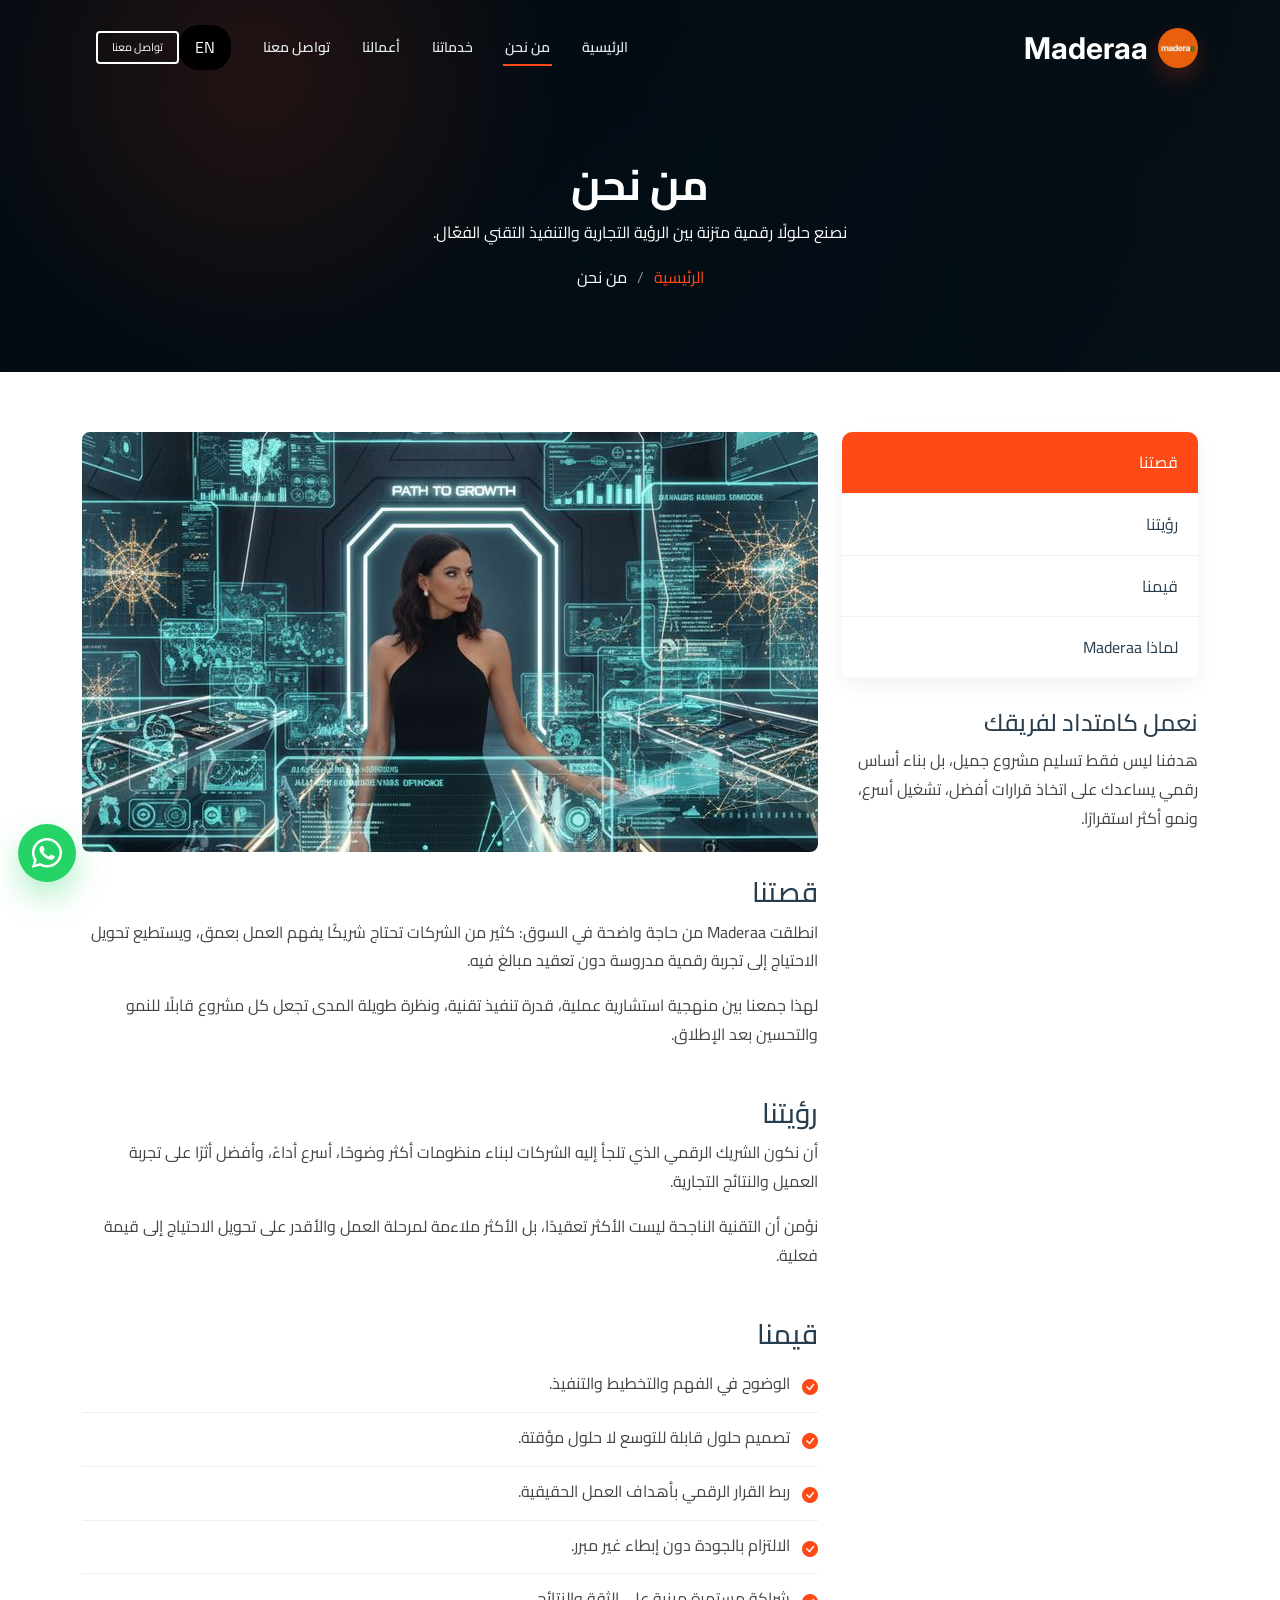
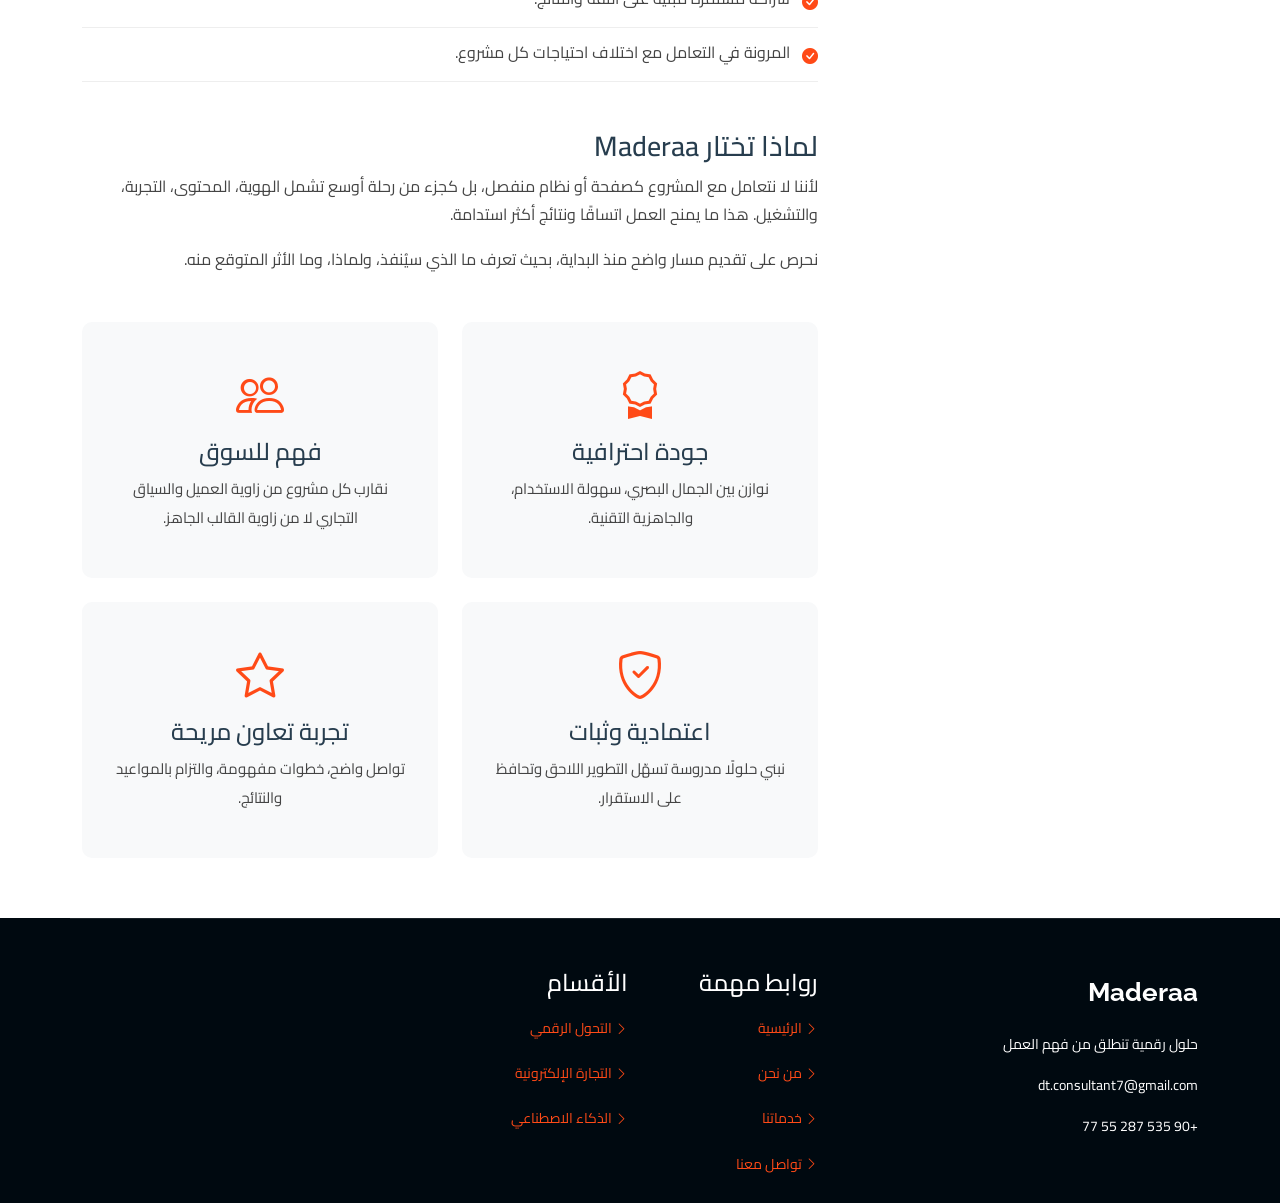
==== commit 4a7e3db3: "Remove retired services and refresh service visuals" ====
--- a/about.html
+++ b/about.html
@@ -94,7 +94,7 @@
       <div class="row gy-4">
         <div class="col-lg-4 col-md-6 footer-about"><a href="index.html" class="logo d-flex align-items-center"><span class="sitename">Maderaa</span></a><div class="footer-contact pt-3"><p>حلول رقمية تنطلق من فهم العمل</p><p class="footer-email">dt.consultant7@gmail.com</p><p class="footer-phone">+971 56 662 8283</p></div></div>
         <div class="col-lg-2 col-md-3 footer-links"><h4>روابط مهمة</h4><ul><li><i class="bi bi-chevron-right"></i><a href="index.html">الرئيسية</a></li><li><i class="bi bi-chevron-right"></i><a href="about.html">من نحن</a></li><li><i class="bi bi-chevron-right"></i><a href="service-details.html">خدماتنا</a></li><li><i class="bi bi-chevron-right"></i><a href="contact.html">تواصل معنا</a></li></ul></div>
-        <div class="col-lg-2 col-md-3 footer-links"><h4>الأقسام</h4><ul><li><i class="bi bi-chevron-right"></i><a href="service-digital-transformation.html">التحول الرقمي</a></li><li><i class="bi bi-chevron-right"></i><a href="service-ecommerce.html">التجارة الإلكترونية</a></li><li><i class="bi bi-chevron-right"></i><a href="service-ai-data.html">الذكاء الاصطناعي</a></li><li><i class="bi bi-chevron-right"></i><a href="service-web-platforms.html">المنصات</a></li></ul></div>
+        <div class="col-lg-2 col-md-3 footer-links"><h4>الأقسام</h4><ul><li><i class="bi bi-chevron-right"></i><a href="service-digital-transformation.html">التحول الرقمي</a></li><li><i class="bi bi-chevron-right"></i><a href="service-ecommerce.html">التجارة الإلكترونية</a></li><li><i class="bi bi-chevron-right"></i><a href="service-ai-data.html">الذكاء الاصطناعي</a></li></ul></div>
       </div>
     </div>
   </footer>
--- a/styles.css
+++ b/styles.css
@@ -49,7 +49,7 @@
   box-shadow: 0 10px 22px rgba(255, 74, 23, 0.22);
 }
 .header .cta-btn, .header .cta-btn:focus {
-  color: var(--contrast-color); font-size: 12px; padding: 6px 16px; margin: 0 0 0 16px; border-radius: 4px; transition: 0.3s; border: 2px solid var(--contrast-color);
+  color: var(--contrast-color); font-size: 11px; padding: 5px 14px; margin: 0 0 0 14px; border-radius: 4px; transition: 0.3s; border: 2px solid var(--contrast-color);
 }
 .header .cta-btn:hover, .header .cta-btn:focus:hover { background: var(--accent-color); border-color: var(--accent-color); color: var(--contrast-color); }
 .lang-btn { background: #000; color: #fff; border: 0; padding: 8px 16px; border-radius: 20px; cursor: pointer; margin-inline-start: 16px; }
@@ -90,6 +90,16 @@
 
 @media (max-width: 1199px) {
   .header .container-fluid { display: flex; flex-wrap: nowrap; gap: 10px; }
+  .lang-btn {
+    display: inline-flex;
+    align-items: center;
+    justify-content: center;
+    order: 1;
+    margin: 0;
+    padding: 6px 10px;
+    font-size: 11px;
+    min-width: 44px;
+  }
   .header .cta-btn { order: 2; margin: 0; padding-inline: 14px; font-size: 11px; }
   .navmenu { order: 3; }
   .mobile-nav-toggle { color: var(--nav-color); font-size: 28px; line-height: 0; margin-right: 10px; cursor: pointer; }
@@ -105,7 +115,6 @@
   .mobile-nav-active .mobile-nav-toggle { color: #fff; position: absolute; font-size: 32px; top: 15px; right: 15px; z-index: 9999; }
   .mobile-nav-active .navmenu { position: fixed; inset: 0; background: rgba(33, 37, 41, 0.8); }
   .mobile-nav-active .navmenu > ul { display: block; }
-  .lang-btn { display: none; }
 }
 
 .hero { width: 100%; min-height: 100vh; position: relative; padding: 80px 0; display: flex; align-items: center; justify-content: center; }
@@ -136,7 +145,7 @@
 .hero p { color: color-mix(in srgb, var(--default-color), transparent 20%); margin: 10px 0 0; font-size: 24px; text-align: center; }
 .hero .btn-get-started { background: var(--accent-color); color: var(--contrast-color); font-size: 14px; letter-spacing: 1px; padding: 10px 30px; border-radius: 4px; }
 .hero-wide-cta {
-  width: min(100%, 280px);
+  width: min(100%, 320px);
   margin-top: 14px;
 }
 .hero-full-btn {
@@ -146,7 +155,7 @@
   background: transparent;
   border: 1px solid rgba(255, 255, 255, 0.45);
   color: #fff;
-  padding: 11px 22px;
+  padding: 12px 24px;
   border-radius: 6px;
   font-weight: 700;
 }
@@ -204,17 +213,63 @@
 .map-shell { background-image: url("assets/custom/img-06.jpeg"); }
 .about-visual, .services-img, .tab-image, .map-shell { min-height: 420px; }
 .service-image, .portfolio-image { min-height: 260px; border-radius: 8px; }
+.content-grid {
+  display: grid;
+  grid-template-columns: repeat(2, minmax(0, 1fr));
+  gap: 24px;
+}
+.detail-card {
+  background: #fff;
+  border-radius: 18px;
+  padding: 26px;
+  box-shadow: 0 8px 30px rgba(0, 0, 0, 0.08);
+  height: 100%;
+}
+.detail-card h4 {
+  font-size: 24px;
+  margin-bottom: 14px;
+}
+.detail-card p:last-child {
+  margin-bottom: 0;
+}
+.detail-lead {
+  font-size: 18px;
+  color: #596b78;
+  margin-bottom: 28px;
+}
+.detail-list {
+  list-style: none;
+  padding: 0;
+  margin: 16px 0;
+}
+.detail-list li {
+  display: flex;
+  align-items: flex-start;
+  gap: 10px;
+  margin-bottom: 10px;
+}
+.detail-list li::before {
+  content: "\f26a";
+  font-family: "bootstrap-icons";
+  position: static;
+  margin-top: 2px;
+  flex-shrink: 0;
+  color: var(--accent-color);
+}
+.value-box {
+  background: linear-gradient(135deg, rgba(255, 74, 23, 0.08), rgba(255, 74, 23, 0.02));
+  border: 1px solid rgba(255, 74, 23, 0.12);
+  border-radius: 16px;
+  padding: 22px;
+}
 .alt-one { filter: hue-rotate(12deg) saturate(1.05); }
 .alt-two { filter: hue-rotate(165deg) saturate(1.08); }
 .alt-three { filter: hue-rotate(92deg) saturate(1.02); }
 .alt-four { filter: hue-rotate(230deg) saturate(1.04); }
 .alt-five { filter: hue-rotate(300deg) saturate(1.08); }
-.services .row > div:nth-child(1) .service-image { background-image: url("assets/custom/img-01.jpeg"); filter: none; }
-.services .row > div:nth-child(2) .service-image { background-image: url("assets/custom/img-11.jpeg"); filter: none; }
-.services .row > div:nth-child(3) .service-image { background-image: url("assets/custom/img-15.jpeg"); filter: none; }
-.services .row > div:nth-child(4) .service-image { background-image: url("assets/custom/img-03.jpeg"); filter: none; }
-.services .row > div:nth-child(5) .service-image { background-image: url("assets/custom/img-18.jpeg"); filter: none; }
-.services .row > div:nth-child(6) .service-image { background-image: url("assets/custom/img-27.jpeg"); filter: none; }
+.services .row > div:nth-child(1) .service-image { background-image: url("assets/custom/img-13.jpeg"); filter: none; }
+.services .row > div:nth-child(2) .service-image { background-image: url("assets/custom/img-23.jpeg"); filter: none; }
+.services .row > div:nth-child(3) .service-image { background-image: url("assets/custom/img-26.jpeg"); filter: none; }
 .portfolio .row > div:nth-child(1) .portfolio-image { background-image: url("assets/custom/img-04.jpeg"); filter: none; }
 .portfolio .row > div:nth-child(2) .portfolio-image { background-image: url("assets/custom/img-05.jpeg"); filter: none; }
 .portfolio .row > div:nth-child(3) .portfolio-image { background-image: url("assets/custom/img-06.jpeg"); filter: none; }
@@ -226,6 +281,10 @@
 .why-us #features-tab-3 .tab-image { background-image: url("assets/custom/img-16.jpeg"); filter: none; }
 .why-us #features-tab-4 .tab-image { background-image: url("assets/custom/img-17.jpeg"); filter: none; }
 .service-details .services-img { background-image: url("assets/custom/img-24.jpeg"); filter: none; }
+.service-overview-visual { background-image: url("assets/custom/img-18.jpeg") !important; }
+.service-digital-visual { background-image: url("assets/custom/img-13.jpeg") !important; }
+.service-ecommerce-visual { background-image: url("assets/custom/img-23.jpeg") !important; }
+.service-ai-visual { background-image: url("assets/custom/img-26.jpeg") !important; }
 
 .features { padding: 30px 0 60px; }
 .features-grid { display: grid; grid-template-columns: repeat(4, 1fr); gap: 24px; }
@@ -393,12 +452,16 @@
 .card-title-slot:empty::before { min-height: 32px; }
 
 @media (max-width: 991px) { .features-grid { grid-template-columns: repeat(2, 1fr); } }
+@media (max-width: 991px) {
+  .content-grid { grid-template-columns: 1fr; }
+}
 @media (max-width: 768px) {
   .hero h2 { font-size: 32px; }
   .hero p { font-size: 18px; }
   .section-title p { font-size: 24px; }
   .about .content ul li, .service-details ul li { gap: 10px; }
   .about .content ul i, .service-details ul i { margin-top: 7px; }
+  .detail-card { padding: 20px; }
   .service-item .details, .portfolio-item .details { margin: -70px 15px 0 15px; padding: 40px 20px; }
   .service-item .details .icon, .portfolio-item .details .icon { width: 60px; height: 60px; top: -30px; left: calc(50% - 30px); font-size: 24px; }
   .tab-image, .about-visual, .services-img, .map-shell { min-height: 260px; }
